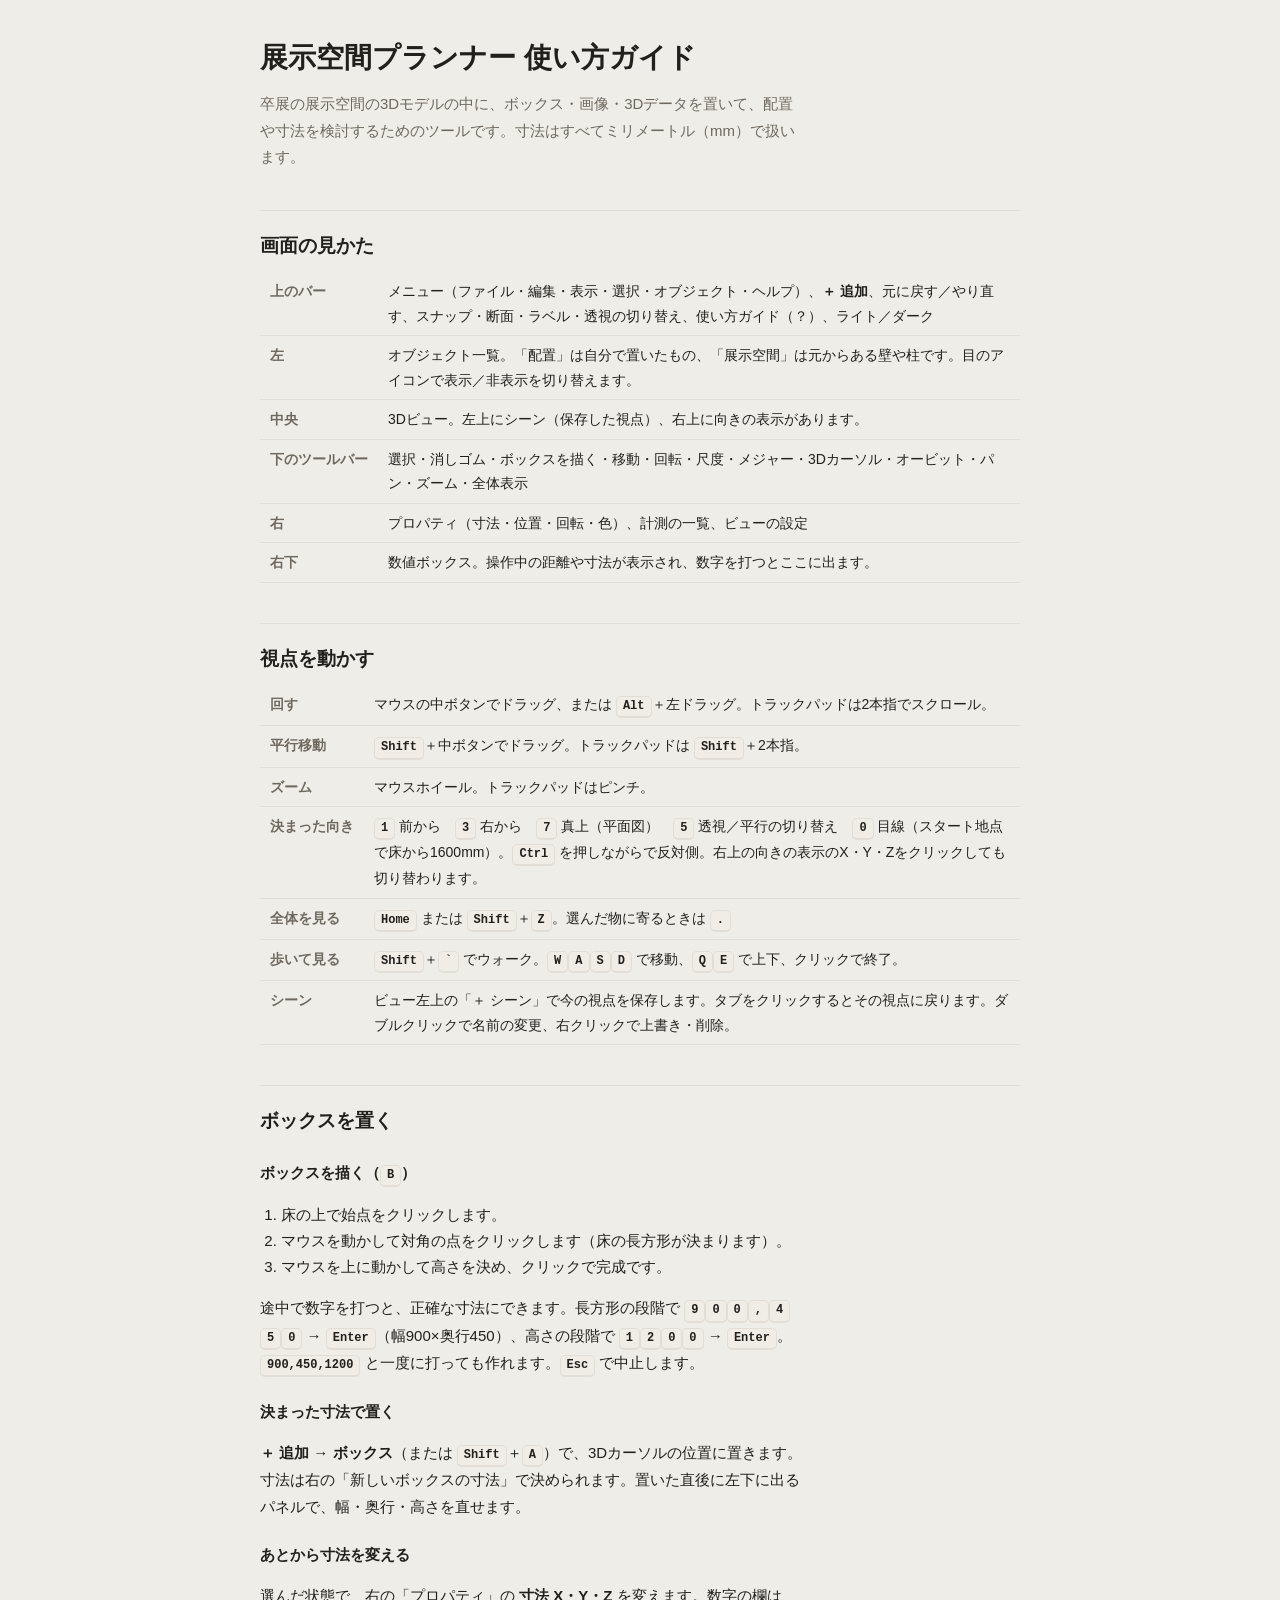
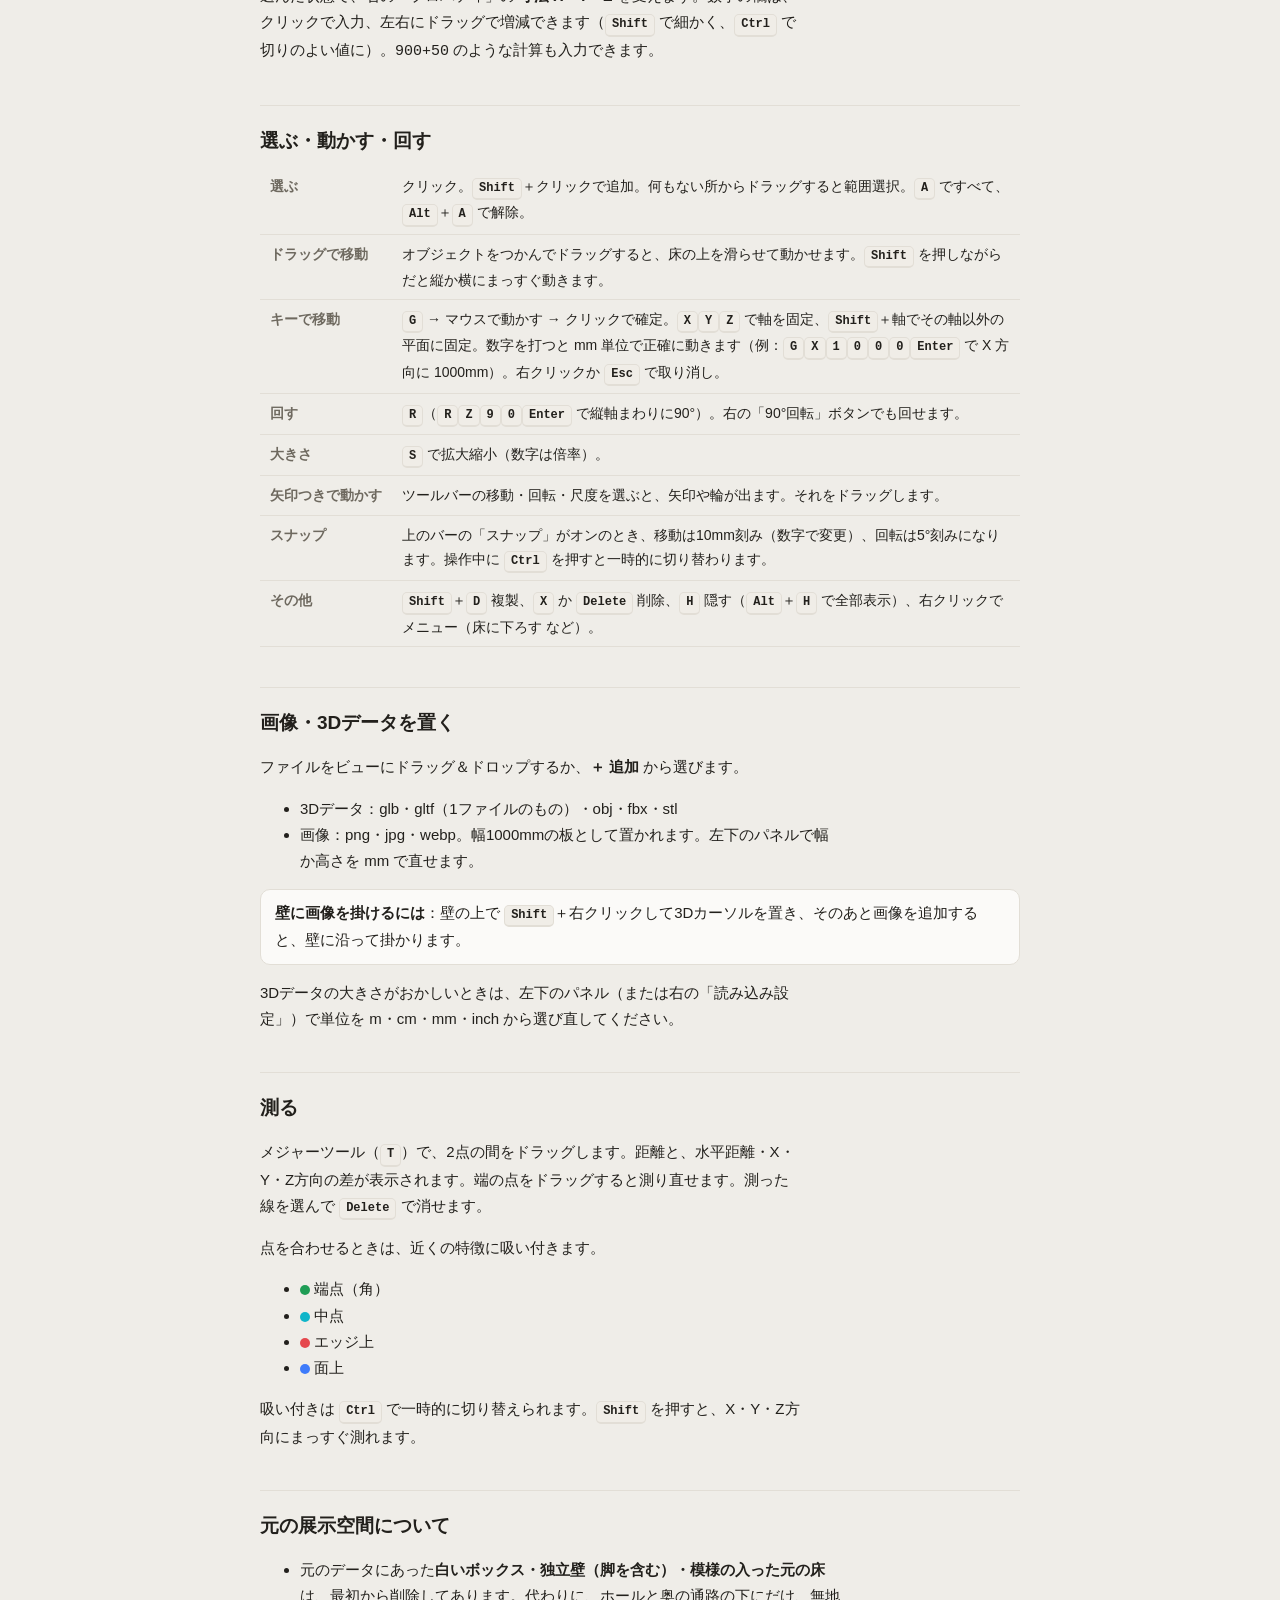
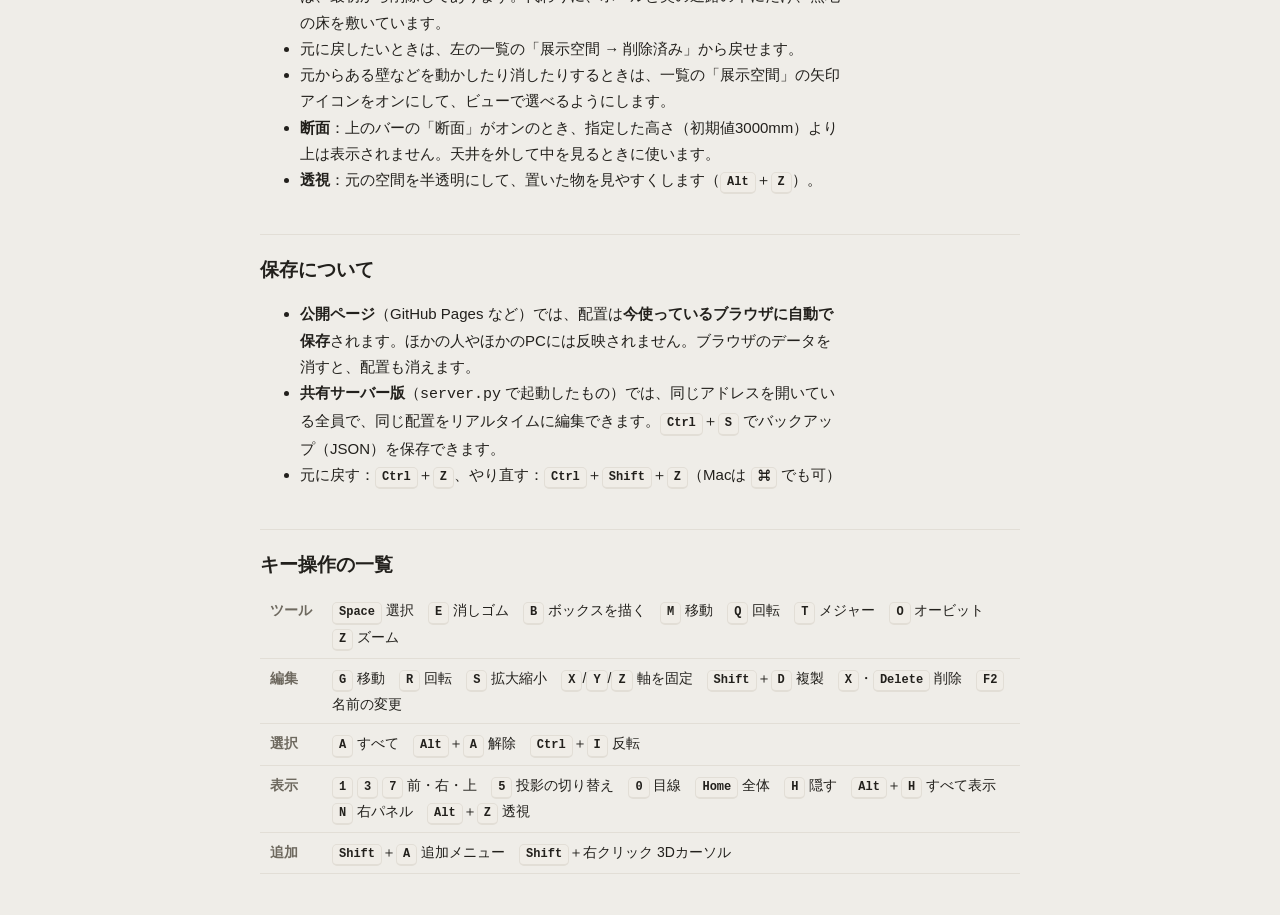
==== manual.html @ 85cf5b3f "Update: clean floor, drag to move, user guide" ====
<!doctype html>
<html lang="ja">
<head>
<meta charset="utf-8">
<meta name="viewport" content="width=device-width, initial-scale=1">
<title>展示空間プランナー 使い方ガイド</title>
<style>
  /* light paper page; dark tokens follow the system or an explicit data-theme */
  :root { --bg: #efede8; --paper: #fbfaf8; --line: #e2ded6; --text: #22201c; --muted: #6e695f; --accent: #5b5bd6; --key: #f0ede7; }
  @media (prefers-color-scheme: dark) { :root:not([data-theme="light"]) { --bg: #17181b; --paper: #1f2124; --line: #303338; --text: #ececee; --muted: #9a9ea6; --accent: #a5a6ff; --key: #2b2e33; color-scheme: dark; } }
  :root[data-theme="dark"] { --bg: #17181b; --paper: #1f2124; --line: #303338; --text: #ececee; --muted: #9a9ea6; --accent: #a5a6ff; --key: #2b2e33; color-scheme: dark; }
  body { margin: 0; background: var(--bg); color: var(--text); font: 15px/1.75 -apple-system, BlinkMacSystemFont, "Hiragino Sans", "Noto Sans JP", sans-serif;
    padding-left: max(16px, env(safe-area-inset-left, 0px)); padding-right: max(16px, env(safe-area-inset-right, 0px)); }
  main { max-width: 760px; margin: 0 auto; padding-block: 40px 80px; }
  .manual h1 { font-size: 28px; line-height: 1.3; margin: 0 0 8px; text-wrap: balance; }
  .manual h2 { font-size: 19px; margin: 40px 0 10px; padding-top: 18px; border-top: 1px solid var(--line); text-wrap: balance; }
  .manual h3 { font-size: 15px; margin: 22px 0 6px; }
  .manual p, .manual li { max-width: 65ch; }
  .manual .lead { color: var(--muted); }
  .manual kbd { display: inline-block; padding: 0 6px; border: 1px solid var(--line); border-bottom-width: 2px; border-radius: 5px; background: var(--key); font: 600 12px/1.6 ui-monospace, SFMono-Regular, Menlo, monospace; white-space: nowrap; }
  .manual table { width: 100%; border-collapse: collapse; font-size: 14px; }
  .manual th, .manual td { text-align: left; padding: 7px 10px; border-bottom: 1px solid var(--line); vertical-align: top; }
  .manual th { color: var(--muted); font-weight: 600; white-space: nowrap; }
  .manual .tablewrap { overflow-x: auto; }
  .manual .steps { padding-left: 1.4em; }
  .manual .note { background: var(--paper); border: 1px solid var(--line); border-radius: 10px; padding: 10px 14px; margin: 12px 0; }
  .manual .chip { display: inline-block; width: 10px; height: 10px; border-radius: 50%; vertical-align: middle; margin-right: 4px; }
  .manual a { color: var(--accent); }
</style>
</head>
<body>
<main class="manual">
<h1>展示空間プランナー 使い方ガイド</h1>
<p class="lead">卒展の展示空間の3Dモデルの中に、ボックス・画像・3Dデータを置いて、配置や寸法を検討するためのツールです。寸法はすべてミリメートル（mm）で扱います。</p>

<h2>画面の見かた</h2>
<table>
  <tr><th>上のバー</th><td>メニュー（ファイル・編集・表示・選択・オブジェクト・ヘルプ）、<b>＋ 追加</b>、元に戻す／やり直す、スナップ・断面・ラベル・透視の切り替え、使い方ガイド（？）、ライト／ダーク</td></tr>
  <tr><th>左</th><td>オブジェクト一覧。「配置」は自分で置いたもの、「展示空間」は元からある壁や柱です。目のアイコンで表示／非表示を切り替えます。</td></tr>
  <tr><th>中央</th><td>3Dビュー。左上にシーン（保存した視点）、右上に向きの表示があります。</td></tr>
  <tr><th>下のツールバー</th><td>選択・消しゴム・ボックスを描く・移動・回転・尺度・メジャー・3Dカーソル・オービット・パン・ズーム・全体表示</td></tr>
  <tr><th>右</th><td>プロパティ（寸法・位置・回転・色）、計測の一覧、ビューの設定</td></tr>
  <tr><th>右下</th><td>数値ボックス。操作中の距離や寸法が表示され、数字を打つとここに出ます。</td></tr>
</table>

<h2>視点を動かす</h2>
<table>
  <tr><th>回す</th><td>マウスの中ボタンでドラッグ、または <kbd>Alt</kbd>＋左ドラッグ。トラックパッドは2本指でスクロール。</td></tr>
  <tr><th>平行移動</th><td><kbd>Shift</kbd>＋中ボタンでドラッグ。トラックパッドは <kbd>Shift</kbd>＋2本指。</td></tr>
  <tr><th>ズーム</th><td>マウスホイール。トラックパッドはピンチ。</td></tr>
  <tr><th>決まった向き</th><td><kbd>1</kbd> 前から　<kbd>3</kbd> 右から　<kbd>7</kbd> 真上（平面図）　<kbd>5</kbd> 透視／平行の切り替え　<kbd>0</kbd> 目線（スタート地点で床から1600mm）。<kbd>Ctrl</kbd> を押しながらで反対側。右上の向きの表示のX・Y・Zをクリックしても切り替わります。</td></tr>
  <tr><th>全体を見る</th><td><kbd>Home</kbd> または <kbd>Shift</kbd>＋<kbd>Z</kbd>。選んだ物に寄るときは <kbd>.</kbd></td></tr>
  <tr><th>歩いて見る</th><td><kbd>Shift</kbd>＋<kbd>`</kbd> でウォーク。<kbd>W</kbd><kbd>A</kbd><kbd>S</kbd><kbd>D</kbd> で移動、<kbd>Q</kbd><kbd>E</kbd> で上下、クリックで終了。</td></tr>
  <tr><th>シーン</th><td>ビュー左上の「＋ シーン」で今の視点を保存します。タブをクリックするとその視点に戻ります。ダブルクリックで名前の変更、右クリックで上書き・削除。</td></tr>
</table>

<h2>ボックスを置く</h2>
<h3>ボックスを描く（<kbd>B</kbd>）</h3>
<ol class="steps">
  <li>床の上で始点をクリックします。</li>
  <li>マウスを動かして対角の点をクリックします（床の長方形が決まります）。</li>
  <li>マウスを上に動かして高さを決め、クリックで完成です。</li>
</ol>
<p>途中で数字を打つと、正確な寸法にできます。長方形の段階で <kbd>9</kbd><kbd>0</kbd><kbd>0</kbd><kbd>,</kbd><kbd>4</kbd><kbd>5</kbd><kbd>0</kbd> → <kbd>Enter</kbd>（幅900×奥行450）、高さの段階で <kbd>1</kbd><kbd>2</kbd><kbd>0</kbd><kbd>0</kbd> → <kbd>Enter</kbd>。<kbd>900,450,1200</kbd> と一度に打っても作れます。<kbd>Esc</kbd> で中止します。</p>
<h3>決まった寸法で置く</h3>
<p><b>＋ 追加 → ボックス</b>（または <kbd>Shift</kbd>＋<kbd>A</kbd>）で、3Dカーソルの位置に置きます。寸法は右の「新しいボックスの寸法」で決められます。置いた直後に左下に出るパネルで、幅・奥行・高さを直せます。</p>
<h3>あとから寸法を変える</h3>
<p>選んだ状態で、右の「プロパティ」の <b>寸法 X・Y・Z</b> を変えます。数字の欄は、クリックで入力、左右にドラッグで増減できます（<kbd>Shift</kbd> で細かく、<kbd>Ctrl</kbd> で切りのよい値に）。<code>900+50</code> のような計算も入力できます。</p>

<h2>選ぶ・動かす・回す</h2>
<table>
  <tr><th>選ぶ</th><td>クリック。<kbd>Shift</kbd>＋クリックで追加。何もない所からドラッグすると範囲選択。<kbd>A</kbd> ですべて、<kbd>Alt</kbd>＋<kbd>A</kbd> で解除。</td></tr>
  <tr><th>ドラッグで移動</th><td>オブジェクトをつかんでドラッグすると、床の上を滑らせて動かせます。<kbd>Shift</kbd> を押しながらだと縦か横にまっすぐ動きます。</td></tr>
  <tr><th>キーで移動</th><td><kbd>G</kbd> → マウスで動かす → クリックで確定。<kbd>X</kbd><kbd>Y</kbd><kbd>Z</kbd> で軸を固定、<kbd>Shift</kbd>＋軸でその軸以外の平面に固定。数字を打つと mm 単位で正確に動きます（例：<kbd>G</kbd><kbd>X</kbd><kbd>1</kbd><kbd>0</kbd><kbd>0</kbd><kbd>0</kbd><kbd>Enter</kbd> で X 方向に 1000mm）。右クリックか <kbd>Esc</kbd> で取り消し。</td></tr>
  <tr><th>回す</th><td><kbd>R</kbd>（<kbd>R</kbd><kbd>Z</kbd><kbd>9</kbd><kbd>0</kbd><kbd>Enter</kbd> で縦軸まわりに90°）。右の「90°回転」ボタンでも回せます。</td></tr>
  <tr><th>大きさ</th><td><kbd>S</kbd> で拡大縮小（数字は倍率）。</td></tr>
  <tr><th>矢印つきで動かす</th><td>ツールバーの移動・回転・尺度を選ぶと、矢印や輪が出ます。それをドラッグします。</td></tr>
  <tr><th>スナップ</th><td>上のバーの「スナップ」がオンのとき、移動は10mm刻み（数字で変更）、回転は5°刻みになります。操作中に <kbd>Ctrl</kbd> を押すと一時的に切り替わります。</td></tr>
  <tr><th>その他</th><td><kbd>Shift</kbd>＋<kbd>D</kbd> 複製、<kbd>X</kbd> か <kbd>Delete</kbd> 削除、<kbd>H</kbd> 隠す（<kbd>Alt</kbd>＋<kbd>H</kbd> で全部表示）、右クリックでメニュー（床に下ろす など）。</td></tr>
</table>

<h2>画像・3Dデータを置く</h2>
<p>ファイルをビューにドラッグ＆ドロップするか、<b>＋ 追加</b> から選びます。</p>
<ul>
  <li>3Dデータ：glb・gltf（1ファイルのもの）・obj・fbx・stl</li>
  <li>画像：png・jpg・webp。幅1000mmの板として置かれます。左下のパネルで幅か高さを mm で直せます。</li>
</ul>
<div class="note"><b>壁に画像を掛けるには</b>：壁の上で <kbd>Shift</kbd>＋右クリックして3Dカーソルを置き、そのあと画像を追加すると、壁に沿って掛かります。</div>
<p>3Dデータの大きさがおかしいときは、左下のパネル（または右の「読み込み設定」）で単位を m・cm・mm・inch から選び直してください。</p>

<h2>測る</h2>
<p>メジャーツール（<kbd>T</kbd>）で、2点の間をドラッグします。距離と、水平距離・X・Y・Z方向の差が表示されます。端の点をドラッグすると測り直せます。測った線を選んで <kbd>Delete</kbd> で消せます。</p>
<p>点を合わせるときは、近くの特徴に吸い付きます。</p>
<ul>
  <li><span class="chip" style="background:#1f9d55"></span>端点（角）</li>
  <li><span class="chip" style="background:#0fb5c9"></span>中点</li>
  <li><span class="chip" style="background:#e5484d"></span>エッジ上</li>
  <li><span class="chip" style="background:#3e7bfa"></span>面上</li>
</ul>
<p>吸い付きは <kbd>Ctrl</kbd> で一時的に切り替えられます。<kbd>Shift</kbd> を押すと、X・Y・Z方向にまっすぐ測れます。</p>

<h2>元の展示空間について</h2>
<ul>
  <li>元のデータにあった<b>白いボックス・独立壁（脚を含む）・模様の入った元の床</b>は、最初から削除してあります。代わりに、ホールと奥の通路の下にだけ、無地の床を敷いています。</li>
  <li>元に戻したいときは、左の一覧の「展示空間 → 削除済み」から戻せます。</li>
  <li>元からある壁などを動かしたり消したりするときは、一覧の「展示空間」の矢印アイコンをオンにして、ビューで選べるようにします。</li>
  <li><b>断面</b>：上のバーの「断面」がオンのとき、指定した高さ（初期値3000mm）より上は表示されません。天井を外して中を見るときに使います。</li>
  <li><b>透視</b>：元の空間を半透明にして、置いた物を見やすくします（<kbd>Alt</kbd>＋<kbd>Z</kbd>）。</li>
</ul>

<h2>保存について</h2>
<ul>
  <li><b>公開ページ</b>（GitHub Pages など）では、配置は<b>今使っているブラウザに自動で保存</b>されます。ほかの人やほかのPCには反映されません。ブラウザのデータを消すと、配置も消えます。</li>
  <li><b>共有サーバー版</b>（<code>server.py</code> で起動したもの）では、同じアドレスを開いている全員で、同じ配置をリアルタイムに編集できます。<kbd>Ctrl</kbd>＋<kbd>S</kbd> でバックアップ（JSON）を保存できます。</li>
  <li>元に戻す：<kbd>Ctrl</kbd>＋<kbd>Z</kbd>、やり直す：<kbd>Ctrl</kbd>＋<kbd>Shift</kbd>＋<kbd>Z</kbd>（Macは <kbd>⌘</kbd> でも可）</li>
</ul>

<h2>キー操作の一覧</h2>
<div class="tablewrap">
<table>
  <tr><th>ツール</th><td><kbd>Space</kbd> 選択　<kbd>E</kbd> 消しゴム　<kbd>B</kbd> ボックスを描く　<kbd>M</kbd> 移動　<kbd>Q</kbd> 回転　<kbd>T</kbd> メジャー　<kbd>O</kbd> オービット　<kbd>Z</kbd> ズーム</td></tr>
  <tr><th>編集</th><td><kbd>G</kbd> 移動　<kbd>R</kbd> 回転　<kbd>S</kbd> 拡大縮小　<kbd>X</kbd>/<kbd>Y</kbd>/<kbd>Z</kbd> 軸を固定　<kbd>Shift</kbd>＋<kbd>D</kbd> 複製　<kbd>X</kbd>・<kbd>Delete</kbd> 削除　<kbd>F2</kbd> 名前の変更</td></tr>
  <tr><th>選択</th><td><kbd>A</kbd> すべて　<kbd>Alt</kbd>＋<kbd>A</kbd> 解除　<kbd>Ctrl</kbd>＋<kbd>I</kbd> 反転</td></tr>
  <tr><th>表示</th><td><kbd>1</kbd> <kbd>3</kbd> <kbd>7</kbd> 前・右・上　<kbd>5</kbd> 投影の切り替え　<kbd>0</kbd> 目線　<kbd>Home</kbd> 全体　<kbd>H</kbd> 隠す　<kbd>Alt</kbd>＋<kbd>H</kbd> すべて表示　<kbd>N</kbd> 右パネル　<kbd>Alt</kbd>＋<kbd>Z</kbd> 透視</td></tr>
  <tr><th>追加</th><td><kbd>Shift</kbd>＋<kbd>A</kbd> 追加メニュー　<kbd>Shift</kbd>＋右クリック 3Dカーソル</td></tr>
</table>
</div>
</main>
</body>
</html>
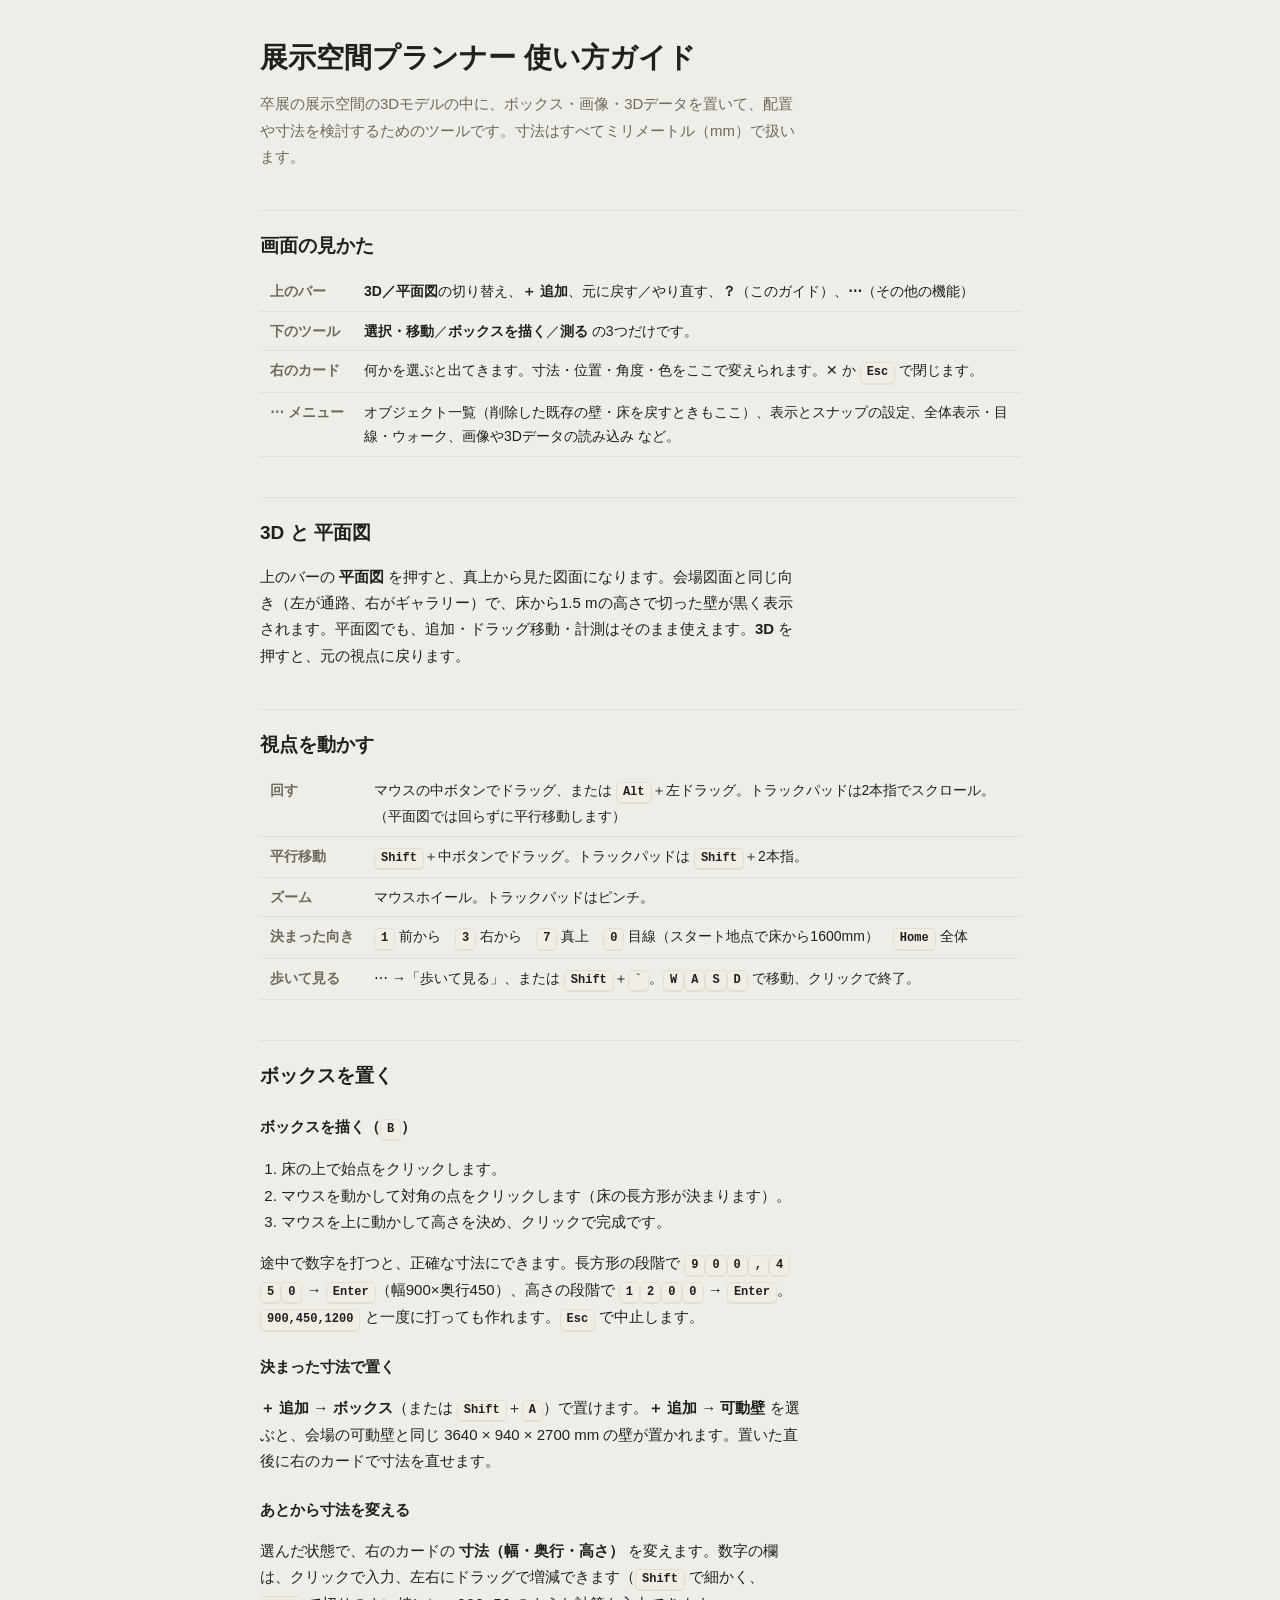
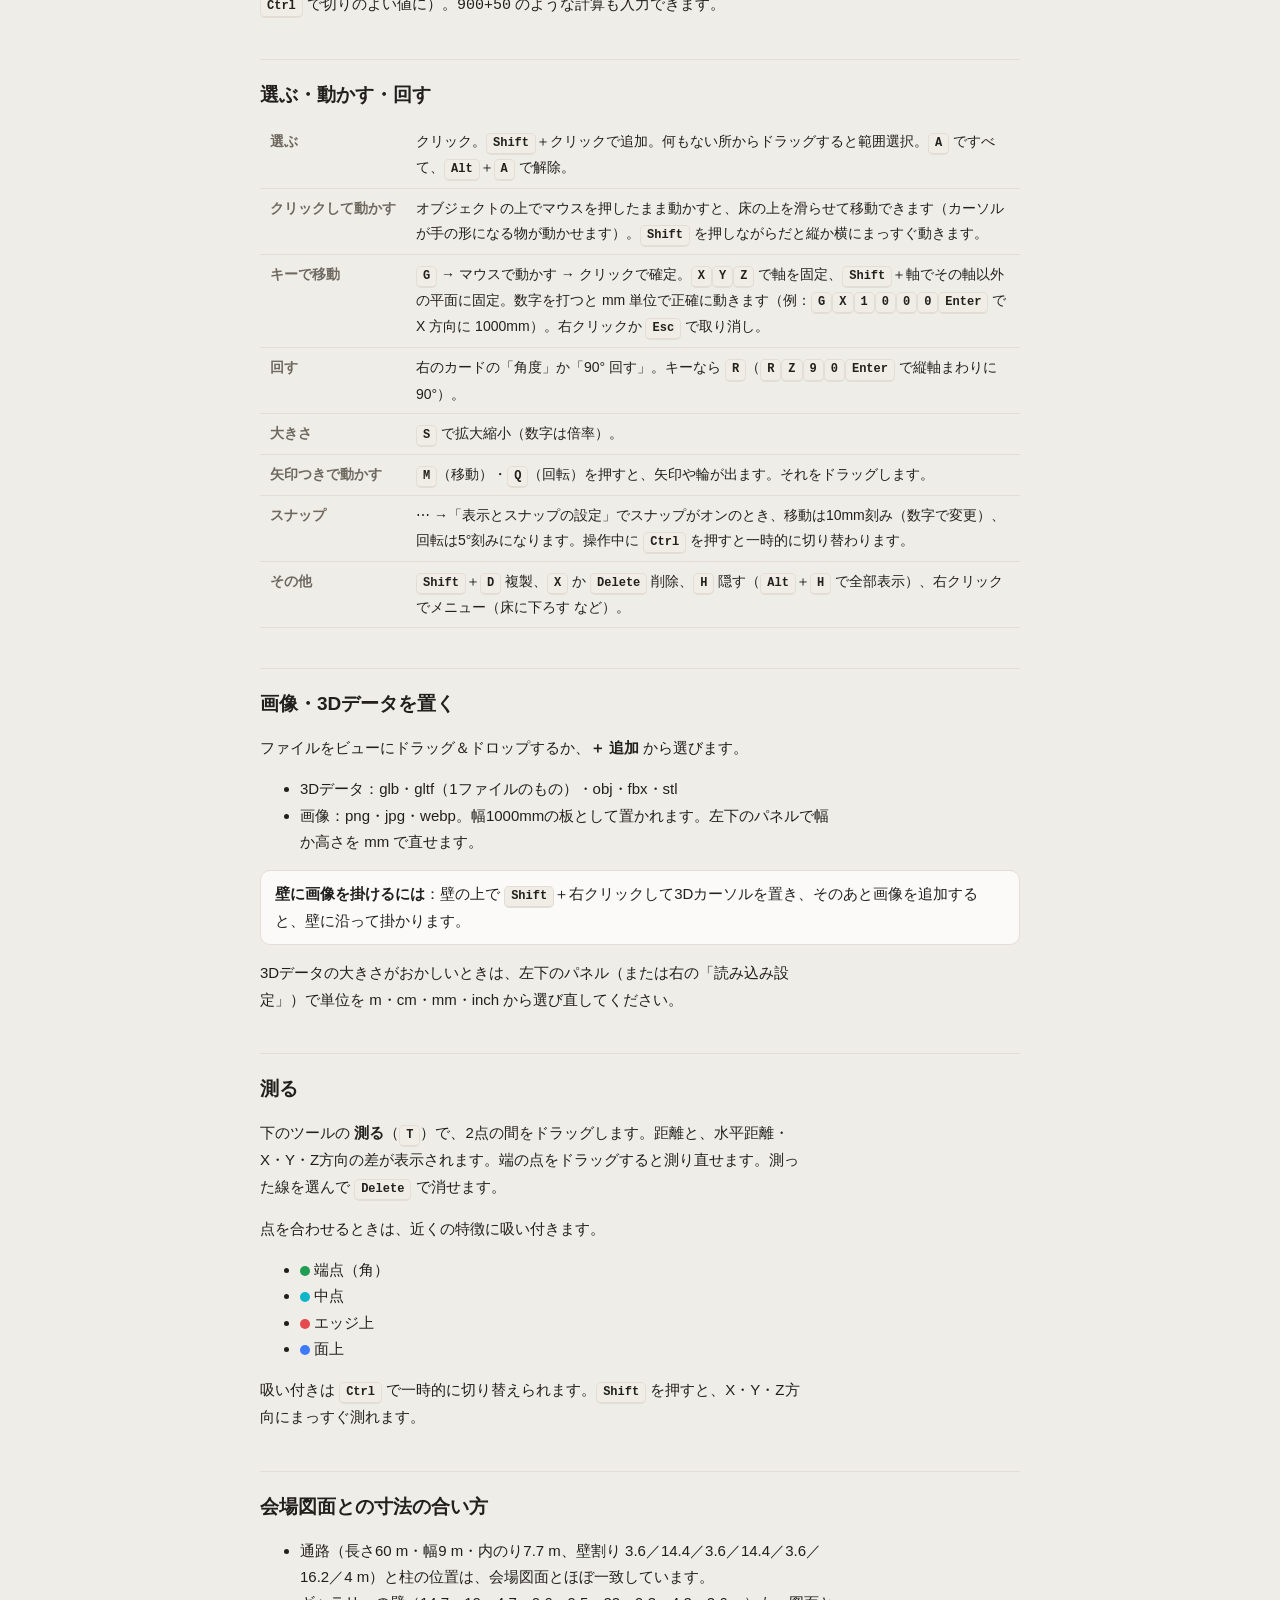
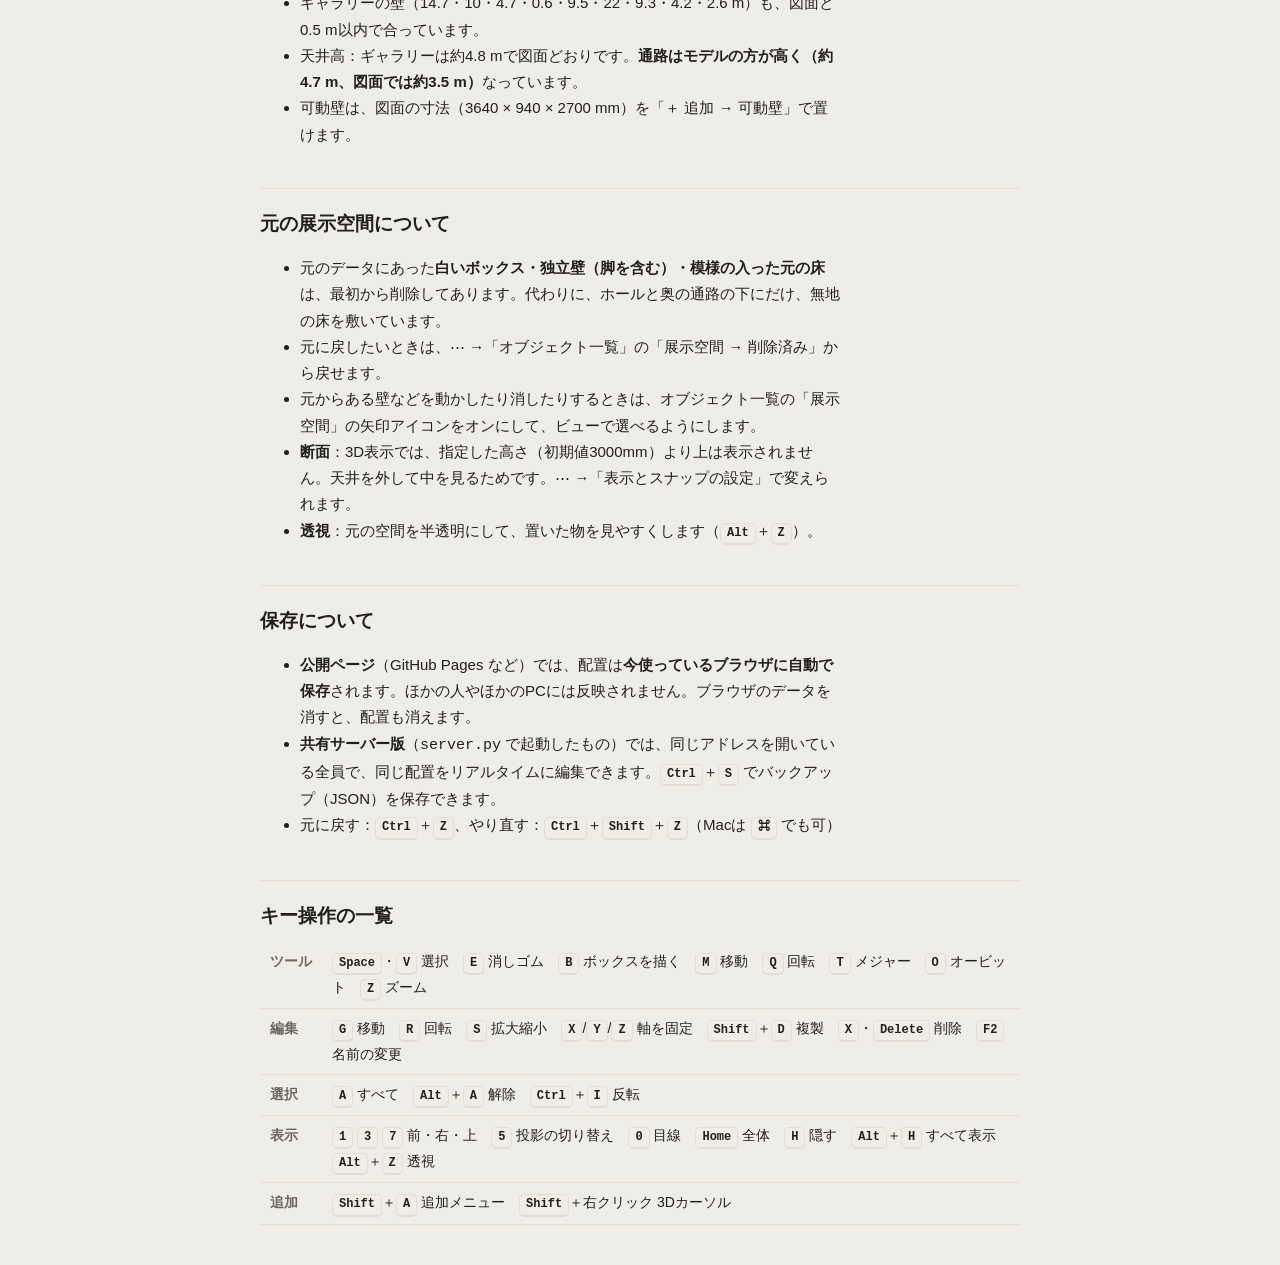
==== commit 6823d835: "Update: minimal layout, plan view, movable wall" ====
--- a/manual.html
+++ b/manual.html
@@ -35,23 +35,22 @@
 
 <h2>画面の見かた</h2>
 <table>
-  <tr><th>上のバー</th><td>メニュー（ファイル・編集・表示・選択・オブジェクト・ヘルプ）、<b>＋ 追加</b>、元に戻す／やり直す、スナップ・断面・ラベル・透視の切り替え、使い方ガイド（？）、ライト／ダーク</td></tr>
-  <tr><th>左</th><td>オブジェクト一覧。「配置」は自分で置いたもの、「展示空間」は元からある壁や柱です。目のアイコンで表示／非表示を切り替えます。</td></tr>
-  <tr><th>中央</th><td>3Dビュー。左上にシーン（保存した視点）、右上に向きの表示があります。</td></tr>
-  <tr><th>下のツールバー</th><td>選択・消しゴム・ボックスを描く・移動・回転・尺度・メジャー・3Dカーソル・オービット・パン・ズーム・全体表示</td></tr>
-  <tr><th>右</th><td>プロパティ（寸法・位置・回転・色）、計測の一覧、ビューの設定</td></tr>
-  <tr><th>右下</th><td>数値ボックス。操作中の距離や寸法が表示され、数字を打つとここに出ます。</td></tr>
+  <tr><th>上のバー</th><td><b>3D／平面図</b>の切り替え、<b>＋ 追加</b>、元に戻す／やり直す、<b>？</b>（このガイド）、<b>⋯</b>（その他の機能）</td></tr>
+  <tr><th>下のツール</th><td><b>選択・移動</b>／<b>ボックスを描く</b>／<b>測る</b> の3つだけです。</td></tr>
+  <tr><th>右のカード</th><td>何かを選ぶと出てきます。寸法・位置・角度・色をここで変えられます。✕ か <kbd>Esc</kbd> で閉じます。</td></tr>
+  <tr><th>⋯ メニュー</th><td>オブジェクト一覧（削除した既存の壁・床を戻すときもここ）、表示とスナップの設定、全体表示・目線・ウォーク、画像や3Dデータの読み込み など。</td></tr>
 </table>
+
+<h2>3D と 平面図</h2>
+<p>上のバーの <b>平面図</b> を押すと、真上から見た図面になります。会場図面と同じ向き（左が通路、右がギャラリー）で、床から1.5 mの高さで切った壁が黒く表示されます。平面図でも、追加・ドラッグ移動・計測はそのまま使えます。<b>3D</b> を押すと、元の視点に戻ります。</p>
 
 <h2>視点を動かす</h2>
 <table>
-  <tr><th>回す</th><td>マウスの中ボタンでドラッグ、または <kbd>Alt</kbd>＋左ドラッグ。トラックパッドは2本指でスクロール。</td></tr>
+  <tr><th>回す</th><td>マウスの中ボタンでドラッグ、または <kbd>Alt</kbd>＋左ドラッグ。トラックパッドは2本指でスクロール。（平面図では回らずに平行移動します）</td></tr>
   <tr><th>平行移動</th><td><kbd>Shift</kbd>＋中ボタンでドラッグ。トラックパッドは <kbd>Shift</kbd>＋2本指。</td></tr>
   <tr><th>ズーム</th><td>マウスホイール。トラックパッドはピンチ。</td></tr>
-  <tr><th>決まった向き</th><td><kbd>1</kbd> 前から　<kbd>3</kbd> 右から　<kbd>7</kbd> 真上（平面図）　<kbd>5</kbd> 透視／平行の切り替え　<kbd>0</kbd> 目線（スタート地点で床から1600mm）。<kbd>Ctrl</kbd> を押しながらで反対側。右上の向きの表示のX・Y・Zをクリックしても切り替わります。</td></tr>
-  <tr><th>全体を見る</th><td><kbd>Home</kbd> または <kbd>Shift</kbd>＋<kbd>Z</kbd>。選んだ物に寄るときは <kbd>.</kbd></td></tr>
-  <tr><th>歩いて見る</th><td><kbd>Shift</kbd>＋<kbd>`</kbd> でウォーク。<kbd>W</kbd><kbd>A</kbd><kbd>S</kbd><kbd>D</kbd> で移動、<kbd>Q</kbd><kbd>E</kbd> で上下、クリックで終了。</td></tr>
-  <tr><th>シーン</th><td>ビュー左上の「＋ シーン」で今の視点を保存します。タブをクリックするとその視点に戻ります。ダブルクリックで名前の変更、右クリックで上書き・削除。</td></tr>
+  <tr><th>決まった向き</th><td><kbd>1</kbd> 前から　<kbd>3</kbd> 右から　<kbd>7</kbd> 真上　<kbd>0</kbd> 目線（スタート地点で床から1600mm）　<kbd>Home</kbd> 全体</td></tr>
+  <tr><th>歩いて見る</th><td>⋯ →「歩いて見る」、または <kbd>Shift</kbd>＋<kbd>`</kbd>。<kbd>W</kbd><kbd>A</kbd><kbd>S</kbd><kbd>D</kbd> で移動、クリックで終了。</td></tr>
 </table>
 
 <h2>ボックスを置く</h2>
@@ -63,19 +62,19 @@
 </ol>
 <p>途中で数字を打つと、正確な寸法にできます。長方形の段階で <kbd>9</kbd><kbd>0</kbd><kbd>0</kbd><kbd>,</kbd><kbd>4</kbd><kbd>5</kbd><kbd>0</kbd> → <kbd>Enter</kbd>（幅900×奥行450）、高さの段階で <kbd>1</kbd><kbd>2</kbd><kbd>0</kbd><kbd>0</kbd> → <kbd>Enter</kbd>。<kbd>900,450,1200</kbd> と一度に打っても作れます。<kbd>Esc</kbd> で中止します。</p>
 <h3>決まった寸法で置く</h3>
-<p><b>＋ 追加 → ボックス</b>（または <kbd>Shift</kbd>＋<kbd>A</kbd>）で、3Dカーソルの位置に置きます。寸法は右の「新しいボックスの寸法」で決められます。置いた直後に左下に出るパネルで、幅・奥行・高さを直せます。</p>
+<p><b>＋ 追加 → ボックス</b>（または <kbd>Shift</kbd>＋<kbd>A</kbd>）で置けます。<b>＋ 追加 → 可動壁</b> を選ぶと、会場の可動壁と同じ 3640 × 940 × 2700 mm の壁が置かれます。置いた直後に右のカードで寸法を直せます。</p>
 <h3>あとから寸法を変える</h3>
-<p>選んだ状態で、右の「プロパティ」の <b>寸法 X・Y・Z</b> を変えます。数字の欄は、クリックで入力、左右にドラッグで増減できます（<kbd>Shift</kbd> で細かく、<kbd>Ctrl</kbd> で切りのよい値に）。<code>900+50</code> のような計算も入力できます。</p>
+<p>選んだ状態で、右のカードの <b>寸法（幅・奥行・高さ）</b> を変えます。数字の欄は、クリックで入力、左右にドラッグで増減できます（<kbd>Shift</kbd> で細かく、<kbd>Ctrl</kbd> で切りのよい値に）。<code>900+50</code> のような計算も入力できます。</p>
 
 <h2>選ぶ・動かす・回す</h2>
 <table>
   <tr><th>選ぶ</th><td>クリック。<kbd>Shift</kbd>＋クリックで追加。何もない所からドラッグすると範囲選択。<kbd>A</kbd> ですべて、<kbd>Alt</kbd>＋<kbd>A</kbd> で解除。</td></tr>
-  <tr><th>ドラッグで移動</th><td>オブジェクトをつかんでドラッグすると、床の上を滑らせて動かせます。<kbd>Shift</kbd> を押しながらだと縦か横にまっすぐ動きます。</td></tr>
+  <tr><th>クリックして動かす</th><td>オブジェクトの上でマウスを押したまま動かすと、床の上を滑らせて移動できます（カーソルが手の形になる物が動かせます）。<kbd>Shift</kbd> を押しながらだと縦か横にまっすぐ動きます。</td></tr>
   <tr><th>キーで移動</th><td><kbd>G</kbd> → マウスで動かす → クリックで確定。<kbd>X</kbd><kbd>Y</kbd><kbd>Z</kbd> で軸を固定、<kbd>Shift</kbd>＋軸でその軸以外の平面に固定。数字を打つと mm 単位で正確に動きます（例：<kbd>G</kbd><kbd>X</kbd><kbd>1</kbd><kbd>0</kbd><kbd>0</kbd><kbd>0</kbd><kbd>Enter</kbd> で X 方向に 1000mm）。右クリックか <kbd>Esc</kbd> で取り消し。</td></tr>
-  <tr><th>回す</th><td><kbd>R</kbd>（<kbd>R</kbd><kbd>Z</kbd><kbd>9</kbd><kbd>0</kbd><kbd>Enter</kbd> で縦軸まわりに90°）。右の「90°回転」ボタンでも回せます。</td></tr>
+  <tr><th>回す</th><td>右のカードの「角度」か「90° 回す」。キーなら <kbd>R</kbd>（<kbd>R</kbd><kbd>Z</kbd><kbd>9</kbd><kbd>0</kbd><kbd>Enter</kbd> で縦軸まわりに90°）。</td></tr>
   <tr><th>大きさ</th><td><kbd>S</kbd> で拡大縮小（数字は倍率）。</td></tr>
-  <tr><th>矢印つきで動かす</th><td>ツールバーの移動・回転・尺度を選ぶと、矢印や輪が出ます。それをドラッグします。</td></tr>
-  <tr><th>スナップ</th><td>上のバーの「スナップ」がオンのとき、移動は10mm刻み（数字で変更）、回転は5°刻みになります。操作中に <kbd>Ctrl</kbd> を押すと一時的に切り替わります。</td></tr>
+  <tr><th>矢印つきで動かす</th><td><kbd>M</kbd>（移動）・<kbd>Q</kbd>（回転）を押すと、矢印や輪が出ます。それをドラッグします。</td></tr>
+  <tr><th>スナップ</th><td>⋯ →「表示とスナップの設定」でスナップがオンのとき、移動は10mm刻み（数字で変更）、回転は5°刻みになります。操作中に <kbd>Ctrl</kbd> を押すと一時的に切り替わります。</td></tr>
   <tr><th>その他</th><td><kbd>Shift</kbd>＋<kbd>D</kbd> 複製、<kbd>X</kbd> か <kbd>Delete</kbd> 削除、<kbd>H</kbd> 隠す（<kbd>Alt</kbd>＋<kbd>H</kbd> で全部表示）、右クリックでメニュー（床に下ろす など）。</td></tr>
 </table>
 
@@ -89,7 +88,7 @@
 <p>3Dデータの大きさがおかしいときは、左下のパネル（または右の「読み込み設定」）で単位を m・cm・mm・inch から選び直してください。</p>
 
 <h2>測る</h2>
-<p>メジャーツール（<kbd>T</kbd>）で、2点の間をドラッグします。距離と、水平距離・X・Y・Z方向の差が表示されます。端の点をドラッグすると測り直せます。測った線を選んで <kbd>Delete</kbd> で消せます。</p>
+<p>下のツールの <b>測る</b>（<kbd>T</kbd>）で、2点の間をドラッグします。距離と、水平距離・X・Y・Z方向の差が表示されます。端の点をドラッグすると測り直せます。測った線を選んで <kbd>Delete</kbd> で消せます。</p>
 <p>点を合わせるときは、近くの特徴に吸い付きます。</p>
 <ul>
   <li><span class="chip" style="background:#1f9d55"></span>端点（角）</li>
@@ -99,12 +98,20 @@
 </ul>
 <p>吸い付きは <kbd>Ctrl</kbd> で一時的に切り替えられます。<kbd>Shift</kbd> を押すと、X・Y・Z方向にまっすぐ測れます。</p>
 
+<h2>会場図面との寸法の合い方</h2>
+<ul>
+  <li>通路（長さ60 m・幅9 m・内のり7.7 m、壁割り 3.6／14.4／3.6／14.4／3.6／16.2／4 m）と柱の位置は、会場図面とほぼ一致しています。</li>
+  <li>ギャラリーの壁（14.7・10・4.7・0.6・9.5・22・9.3・4.2・2.6 m）も、図面と0.5 m以内で合っています。</li>
+  <li>天井高：ギャラリーは約4.8 mで図面どおりです。<b>通路はモデルの方が高く（約4.7 m、図面では約3.5 m）</b>なっています。</li>
+  <li>可動壁は、図面の寸法（3640 × 940 × 2700 mm）を「＋ 追加 → 可動壁」で置けます。</li>
+</ul>
+
 <h2>元の展示空間について</h2>
 <ul>
   <li>元のデータにあった<b>白いボックス・独立壁（脚を含む）・模様の入った元の床</b>は、最初から削除してあります。代わりに、ホールと奥の通路の下にだけ、無地の床を敷いています。</li>
-  <li>元に戻したいときは、左の一覧の「展示空間 → 削除済み」から戻せます。</li>
-  <li>元からある壁などを動かしたり消したりするときは、一覧の「展示空間」の矢印アイコンをオンにして、ビューで選べるようにします。</li>
-  <li><b>断面</b>：上のバーの「断面」がオンのとき、指定した高さ（初期値3000mm）より上は表示されません。天井を外して中を見るときに使います。</li>
+  <li>元に戻したいときは、⋯ →「オブジェクト一覧」の「展示空間 → 削除済み」から戻せます。</li>
+  <li>元からある壁などを動かしたり消したりするときは、オブジェクト一覧の「展示空間」の矢印アイコンをオンにして、ビューで選べるようにします。</li>
+  <li><b>断面</b>：3D表示では、指定した高さ（初期値3000mm）より上は表示されません。天井を外して中を見るためです。⋯ →「表示とスナップの設定」で変えられます。</li>
   <li><b>透視</b>：元の空間を半透明にして、置いた物を見やすくします（<kbd>Alt</kbd>＋<kbd>Z</kbd>）。</li>
 </ul>
 
@@ -118,10 +125,10 @@
 <h2>キー操作の一覧</h2>
 <div class="tablewrap">
 <table>
-  <tr><th>ツール</th><td><kbd>Space</kbd> 選択　<kbd>E</kbd> 消しゴム　<kbd>B</kbd> ボックスを描く　<kbd>M</kbd> 移動　<kbd>Q</kbd> 回転　<kbd>T</kbd> メジャー　<kbd>O</kbd> オービット　<kbd>Z</kbd> ズーム</td></tr>
+  <tr><th>ツール</th><td><kbd>Space</kbd>・<kbd>V</kbd> 選択　<kbd>E</kbd> 消しゴム　<kbd>B</kbd> ボックスを描く　<kbd>M</kbd> 移動　<kbd>Q</kbd> 回転　<kbd>T</kbd> メジャー　<kbd>O</kbd> オービット　<kbd>Z</kbd> ズーム</td></tr>
   <tr><th>編集</th><td><kbd>G</kbd> 移動　<kbd>R</kbd> 回転　<kbd>S</kbd> 拡大縮小　<kbd>X</kbd>/<kbd>Y</kbd>/<kbd>Z</kbd> 軸を固定　<kbd>Shift</kbd>＋<kbd>D</kbd> 複製　<kbd>X</kbd>・<kbd>Delete</kbd> 削除　<kbd>F2</kbd> 名前の変更</td></tr>
   <tr><th>選択</th><td><kbd>A</kbd> すべて　<kbd>Alt</kbd>＋<kbd>A</kbd> 解除　<kbd>Ctrl</kbd>＋<kbd>I</kbd> 反転</td></tr>
-  <tr><th>表示</th><td><kbd>1</kbd> <kbd>3</kbd> <kbd>7</kbd> 前・右・上　<kbd>5</kbd> 投影の切り替え　<kbd>0</kbd> 目線　<kbd>Home</kbd> 全体　<kbd>H</kbd> 隠す　<kbd>Alt</kbd>＋<kbd>H</kbd> すべて表示　<kbd>N</kbd> 右パネル　<kbd>Alt</kbd>＋<kbd>Z</kbd> 透視</td></tr>
+  <tr><th>表示</th><td><kbd>1</kbd> <kbd>3</kbd> <kbd>7</kbd> 前・右・上　<kbd>5</kbd> 投影の切り替え　<kbd>0</kbd> 目線　<kbd>Home</kbd> 全体　<kbd>H</kbd> 隠す　<kbd>Alt</kbd>＋<kbd>H</kbd> すべて表示　<kbd>Alt</kbd>＋<kbd>Z</kbd> 透視</td></tr>
   <tr><th>追加</th><td><kbd>Shift</kbd>＋<kbd>A</kbd> 追加メニュー　<kbd>Shift</kbd>＋右クリック 3Dカーソル</td></tr>
 </table>
 </div>
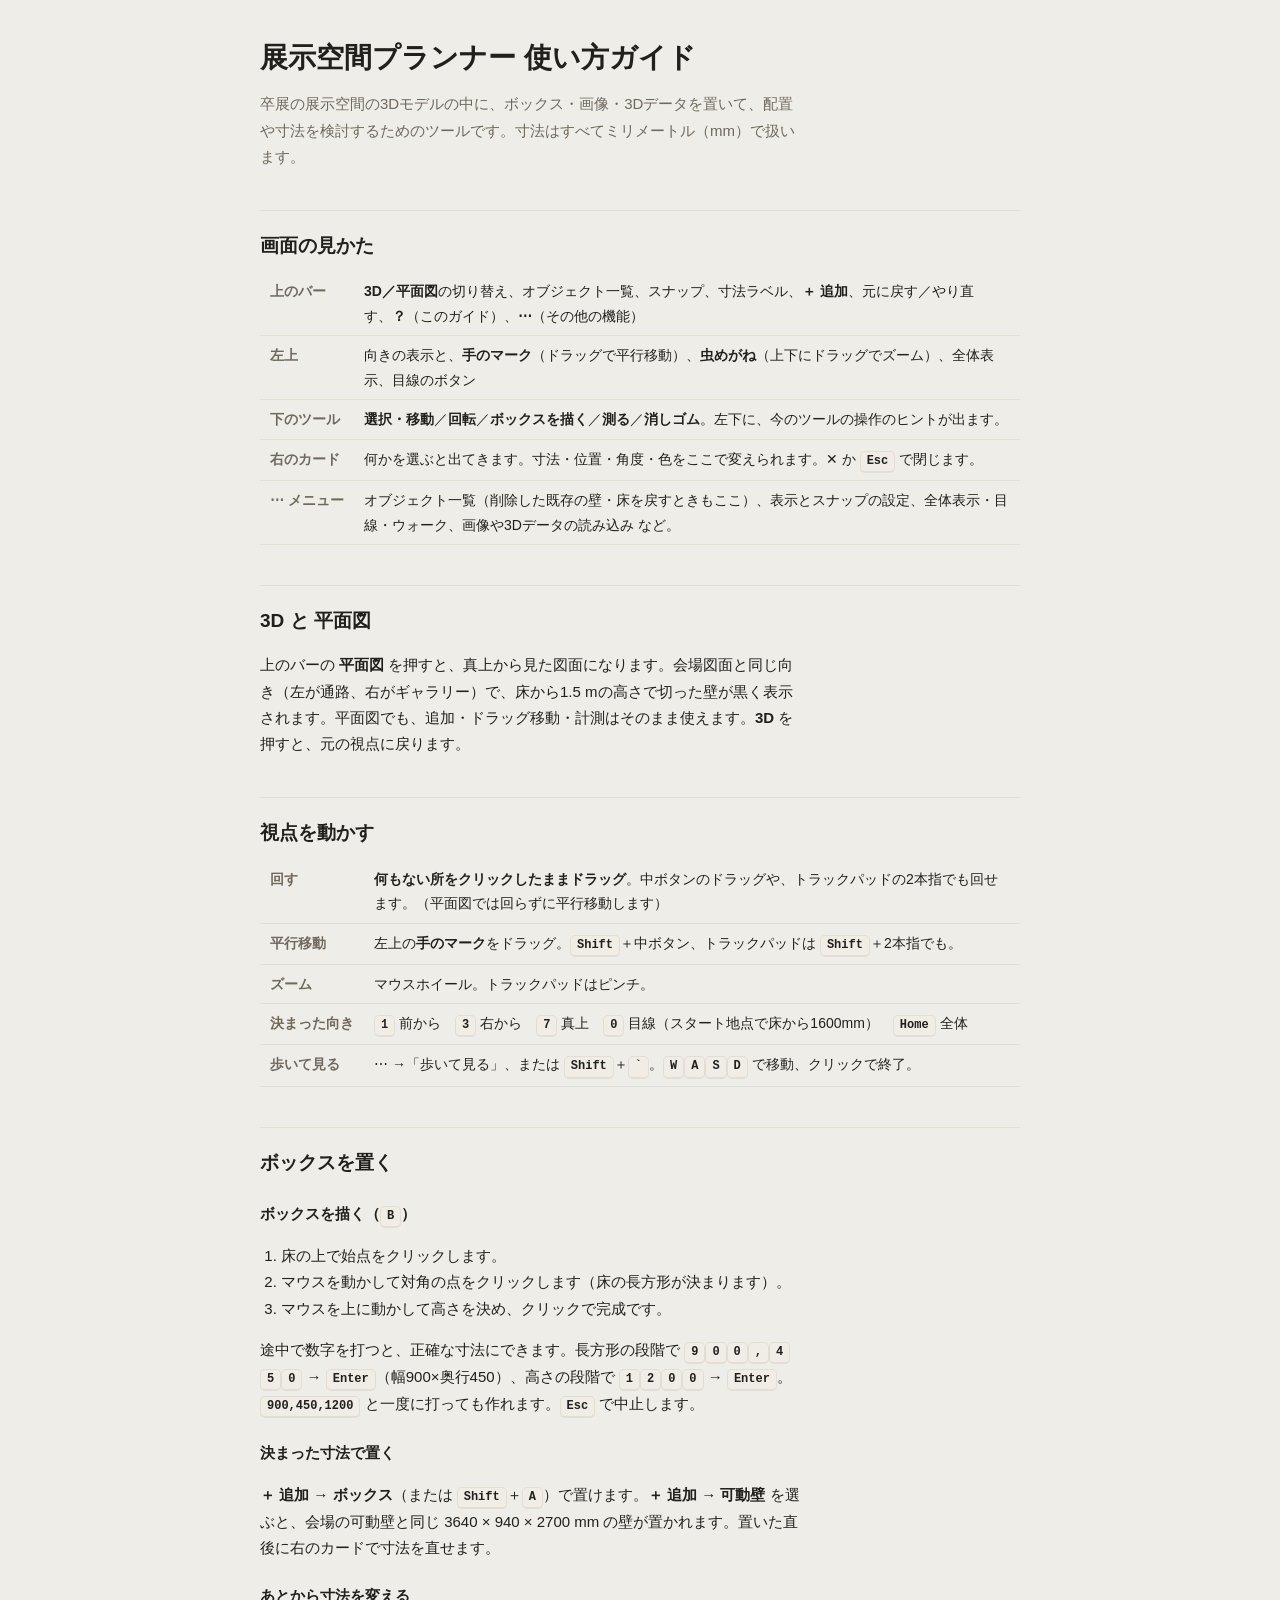
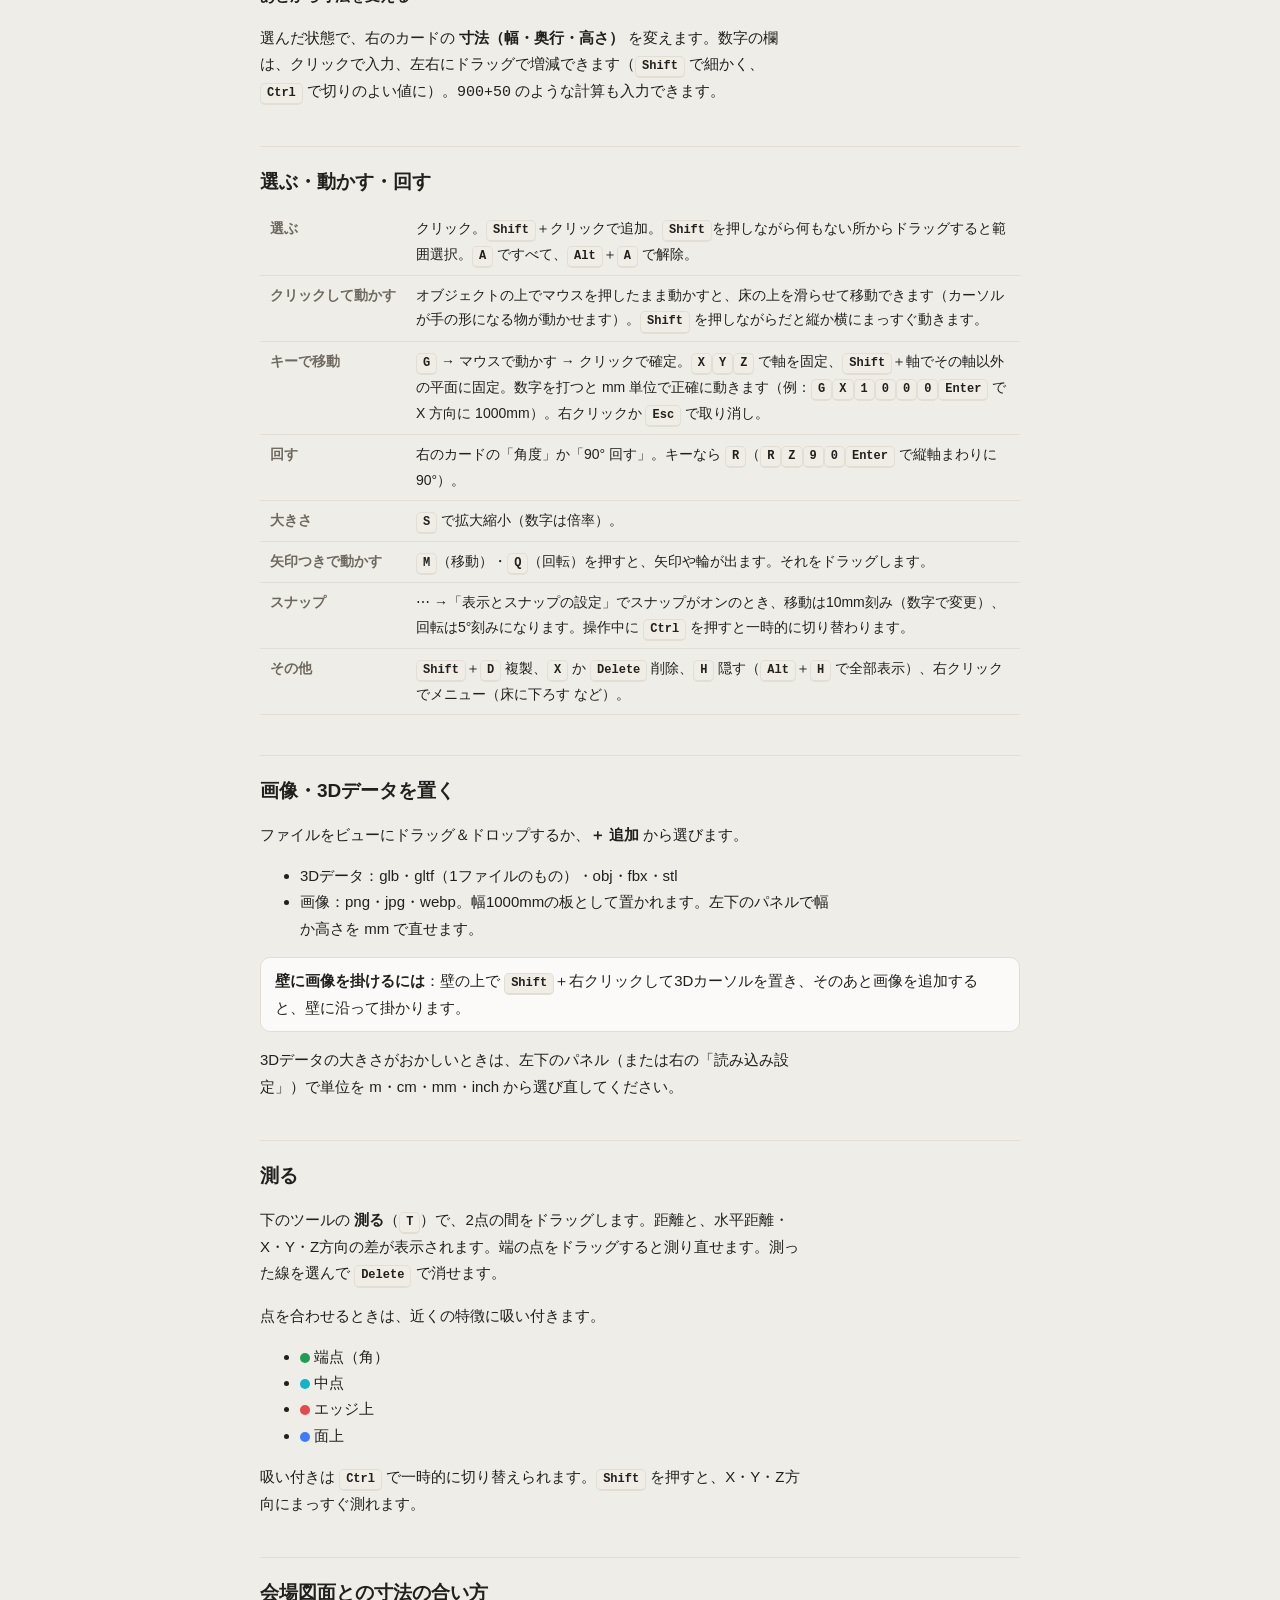
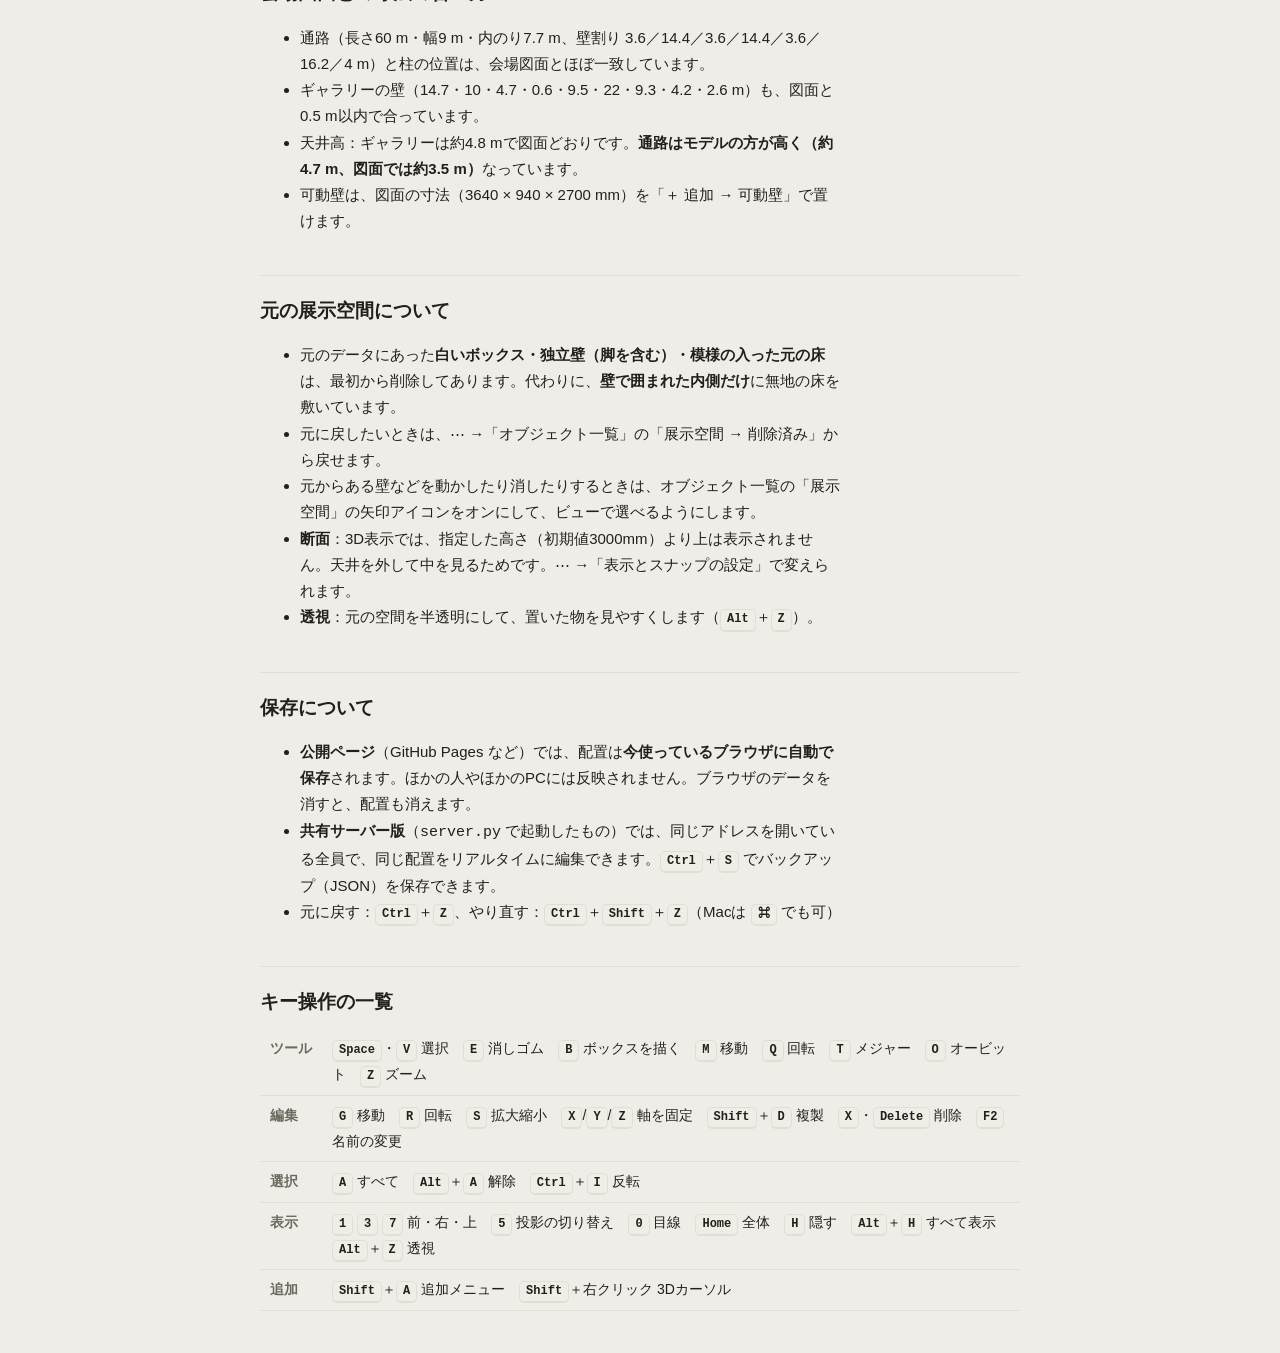
==== commit 93a57a7d: "Update: floor inside walls, view drag, nav buttons" ====
--- a/manual.html
+++ b/manual.html
@@ -35,8 +35,9 @@
 
 <h2>画面の見かた</h2>
 <table>
-  <tr><th>上のバー</th><td><b>3D／平面図</b>の切り替え、<b>＋ 追加</b>、元に戻す／やり直す、<b>？</b>（このガイド）、<b>⋯</b>（その他の機能）</td></tr>
-  <tr><th>下のツール</th><td><b>選択・移動</b>／<b>ボックスを描く</b>／<b>測る</b> の3つだけです。</td></tr>
+  <tr><th>上のバー</th><td><b>3D／平面図</b>の切り替え、オブジェクト一覧、スナップ、寸法ラベル、<b>＋ 追加</b>、元に戻す／やり直す、<b>？</b>（このガイド）、<b>⋯</b>（その他の機能）</td></tr>
+  <tr><th>左上</th><td>向きの表示と、<b>手のマーク</b>（ドラッグで平行移動）、<b>虫めがね</b>（上下にドラッグでズーム）、全体表示、目線のボタン</td></tr>
+  <tr><th>下のツール</th><td><b>選択・移動</b>／<b>回転</b>／<b>ボックスを描く</b>／<b>測る</b>／<b>消しゴム</b>。左下に、今のツールの操作のヒントが出ます。</td></tr>
   <tr><th>右のカード</th><td>何かを選ぶと出てきます。寸法・位置・角度・色をここで変えられます。✕ か <kbd>Esc</kbd> で閉じます。</td></tr>
   <tr><th>⋯ メニュー</th><td>オブジェクト一覧（削除した既存の壁・床を戻すときもここ）、表示とスナップの設定、全体表示・目線・ウォーク、画像や3Dデータの読み込み など。</td></tr>
 </table>
@@ -46,8 +47,8 @@
 
 <h2>視点を動かす</h2>
 <table>
-  <tr><th>回す</th><td>マウスの中ボタンでドラッグ、または <kbd>Alt</kbd>＋左ドラッグ。トラックパッドは2本指でスクロール。（平面図では回らずに平行移動します）</td></tr>
-  <tr><th>平行移動</th><td><kbd>Shift</kbd>＋中ボタンでドラッグ。トラックパッドは <kbd>Shift</kbd>＋2本指。</td></tr>
+  <tr><th>回す</th><td><b>何もない所をクリックしたままドラッグ</b>。中ボタンのドラッグや、トラックパッドの2本指でも回せます。（平面図では回らずに平行移動します）</td></tr>
+  <tr><th>平行移動</th><td>左上の<b>手のマーク</b>をドラッグ。<kbd>Shift</kbd>＋中ボタン、トラックパッドは <kbd>Shift</kbd>＋2本指でも。</td></tr>
   <tr><th>ズーム</th><td>マウスホイール。トラックパッドはピンチ。</td></tr>
   <tr><th>決まった向き</th><td><kbd>1</kbd> 前から　<kbd>3</kbd> 右から　<kbd>7</kbd> 真上　<kbd>0</kbd> 目線（スタート地点で床から1600mm）　<kbd>Home</kbd> 全体</td></tr>
   <tr><th>歩いて見る</th><td>⋯ →「歩いて見る」、または <kbd>Shift</kbd>＋<kbd>`</kbd>。<kbd>W</kbd><kbd>A</kbd><kbd>S</kbd><kbd>D</kbd> で移動、クリックで終了。</td></tr>
@@ -68,7 +69,7 @@
 
 <h2>選ぶ・動かす・回す</h2>
 <table>
-  <tr><th>選ぶ</th><td>クリック。<kbd>Shift</kbd>＋クリックで追加。何もない所からドラッグすると範囲選択。<kbd>A</kbd> ですべて、<kbd>Alt</kbd>＋<kbd>A</kbd> で解除。</td></tr>
+  <tr><th>選ぶ</th><td>クリック。<kbd>Shift</kbd>＋クリックで追加。<kbd>Shift</kbd>を押しながら何もない所からドラッグすると範囲選択。<kbd>A</kbd> ですべて、<kbd>Alt</kbd>＋<kbd>A</kbd> で解除。</td></tr>
   <tr><th>クリックして動かす</th><td>オブジェクトの上でマウスを押したまま動かすと、床の上を滑らせて移動できます（カーソルが手の形になる物が動かせます）。<kbd>Shift</kbd> を押しながらだと縦か横にまっすぐ動きます。</td></tr>
   <tr><th>キーで移動</th><td><kbd>G</kbd> → マウスで動かす → クリックで確定。<kbd>X</kbd><kbd>Y</kbd><kbd>Z</kbd> で軸を固定、<kbd>Shift</kbd>＋軸でその軸以外の平面に固定。数字を打つと mm 単位で正確に動きます（例：<kbd>G</kbd><kbd>X</kbd><kbd>1</kbd><kbd>0</kbd><kbd>0</kbd><kbd>0</kbd><kbd>Enter</kbd> で X 方向に 1000mm）。右クリックか <kbd>Esc</kbd> で取り消し。</td></tr>
   <tr><th>回す</th><td>右のカードの「角度」か「90° 回す」。キーなら <kbd>R</kbd>（<kbd>R</kbd><kbd>Z</kbd><kbd>9</kbd><kbd>0</kbd><kbd>Enter</kbd> で縦軸まわりに90°）。</td></tr>
@@ -108,7 +109,7 @@
 
 <h2>元の展示空間について</h2>
 <ul>
-  <li>元のデータにあった<b>白いボックス・独立壁（脚を含む）・模様の入った元の床</b>は、最初から削除してあります。代わりに、ホールと奥の通路の下にだけ、無地の床を敷いています。</li>
+  <li>元のデータにあった<b>白いボックス・独立壁（脚を含む）・模様の入った元の床</b>は、最初から削除してあります。代わりに、<b>壁で囲まれた内側だけ</b>に無地の床を敷いています。</li>
   <li>元に戻したいときは、⋯ →「オブジェクト一覧」の「展示空間 → 削除済み」から戻せます。</li>
   <li>元からある壁などを動かしたり消したりするときは、オブジェクト一覧の「展示空間」の矢印アイコンをオンにして、ビューで選べるようにします。</li>
   <li><b>断面</b>：3D表示では、指定した高さ（初期値3000mm）より上は表示されません。天井を外して中を見るためです。⋯ →「表示とスナップの設定」で変えられます。</li>
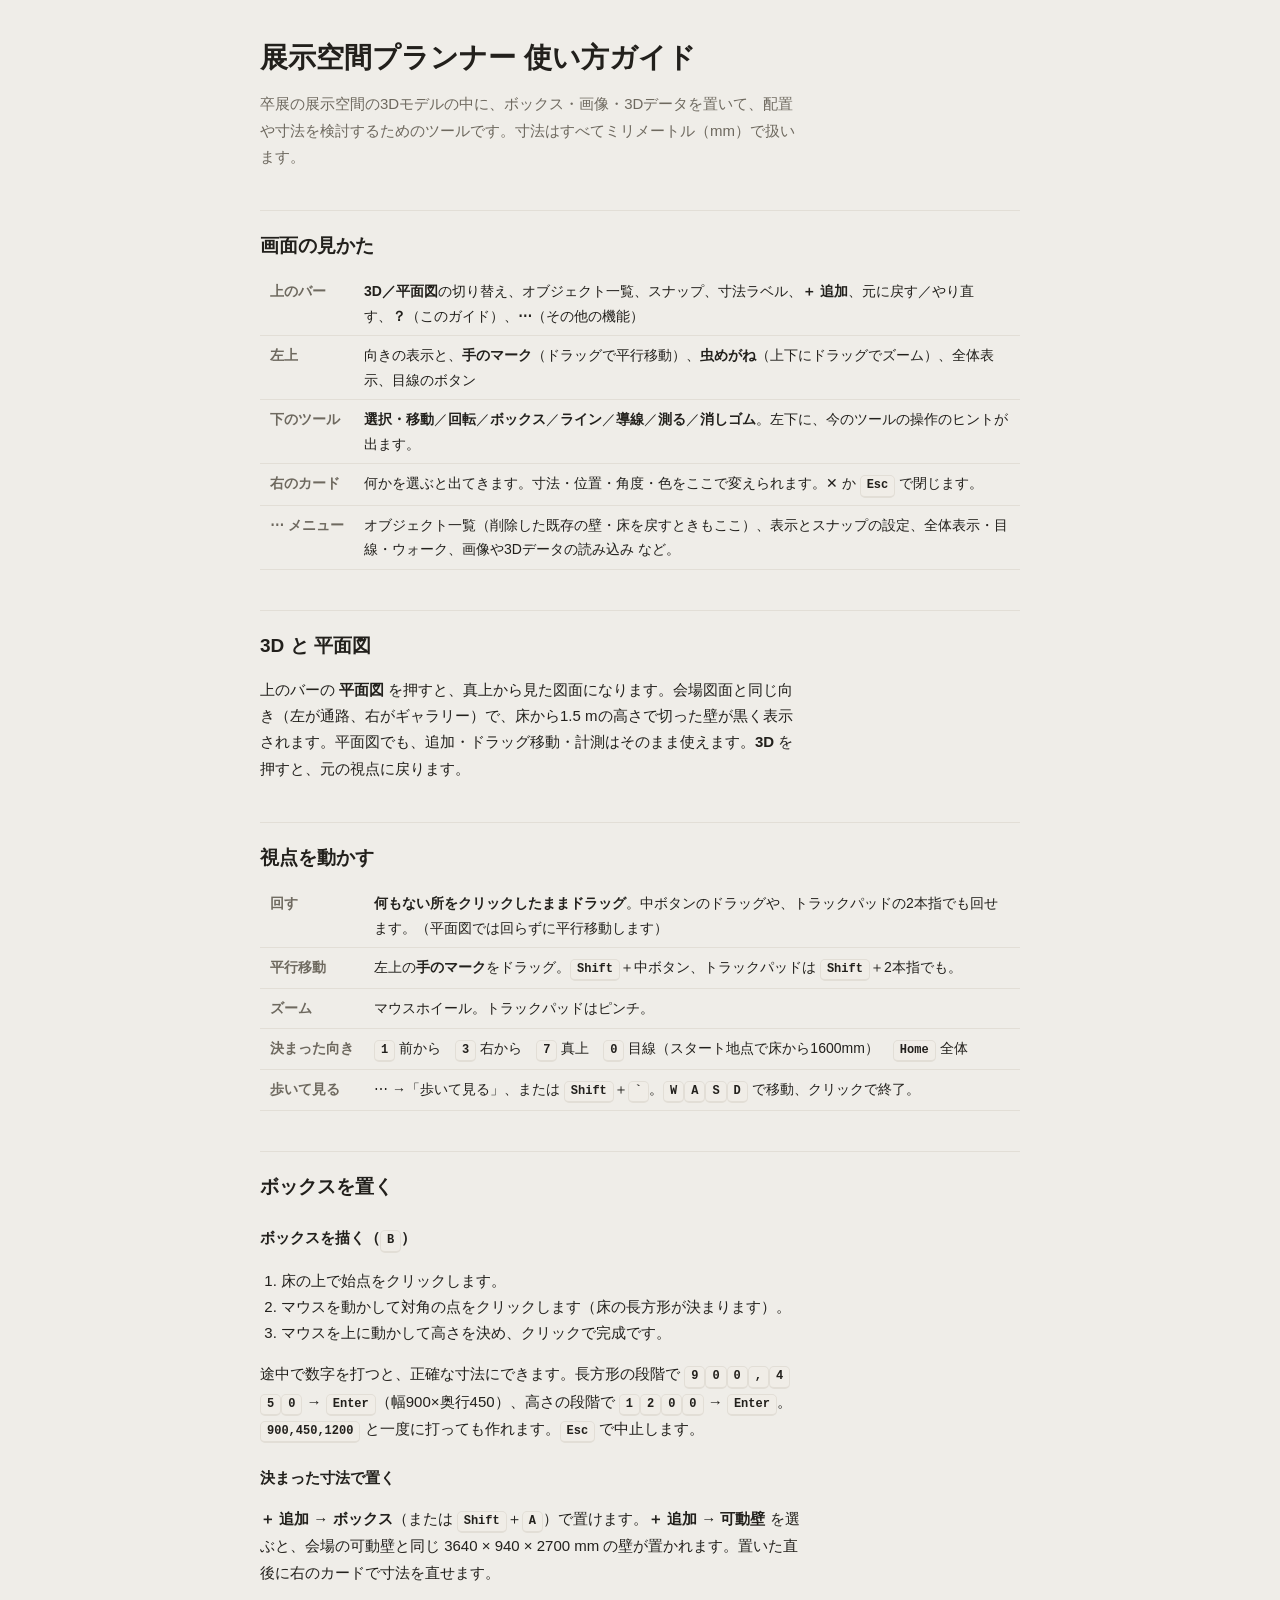
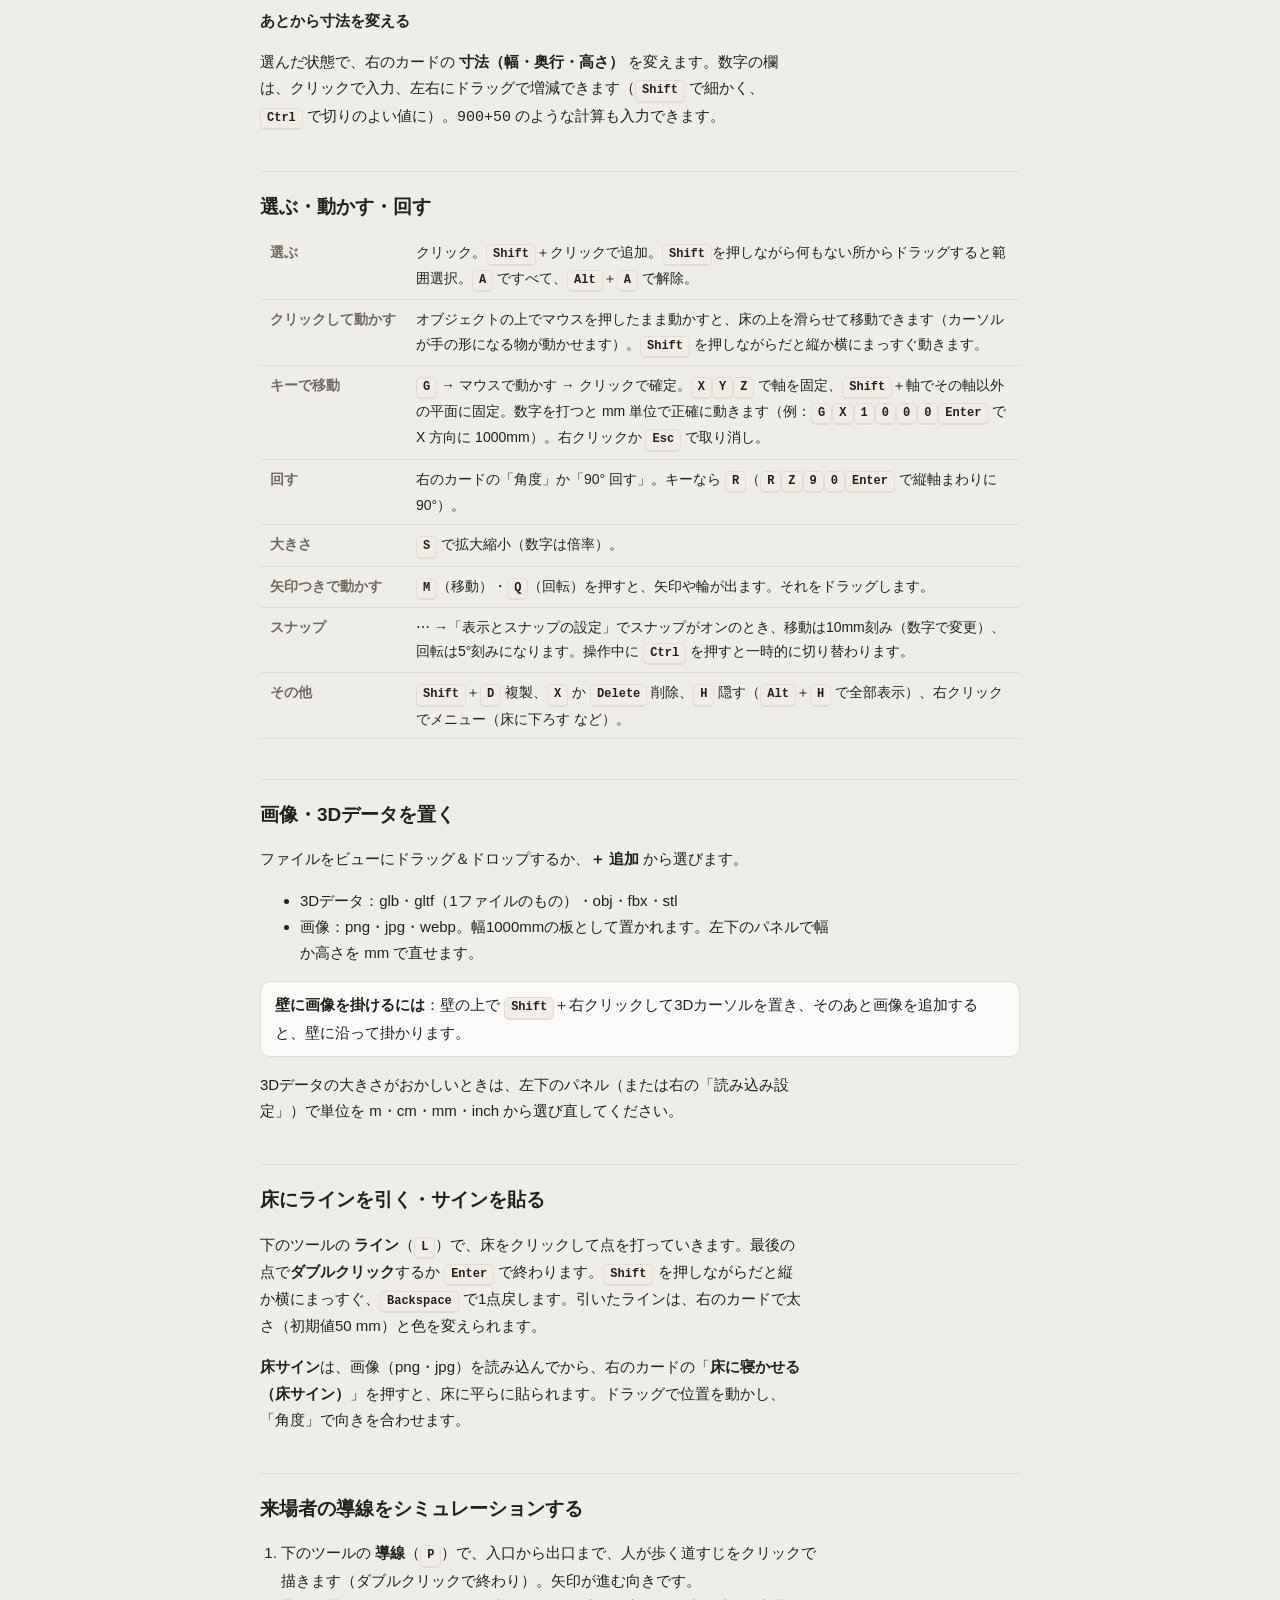
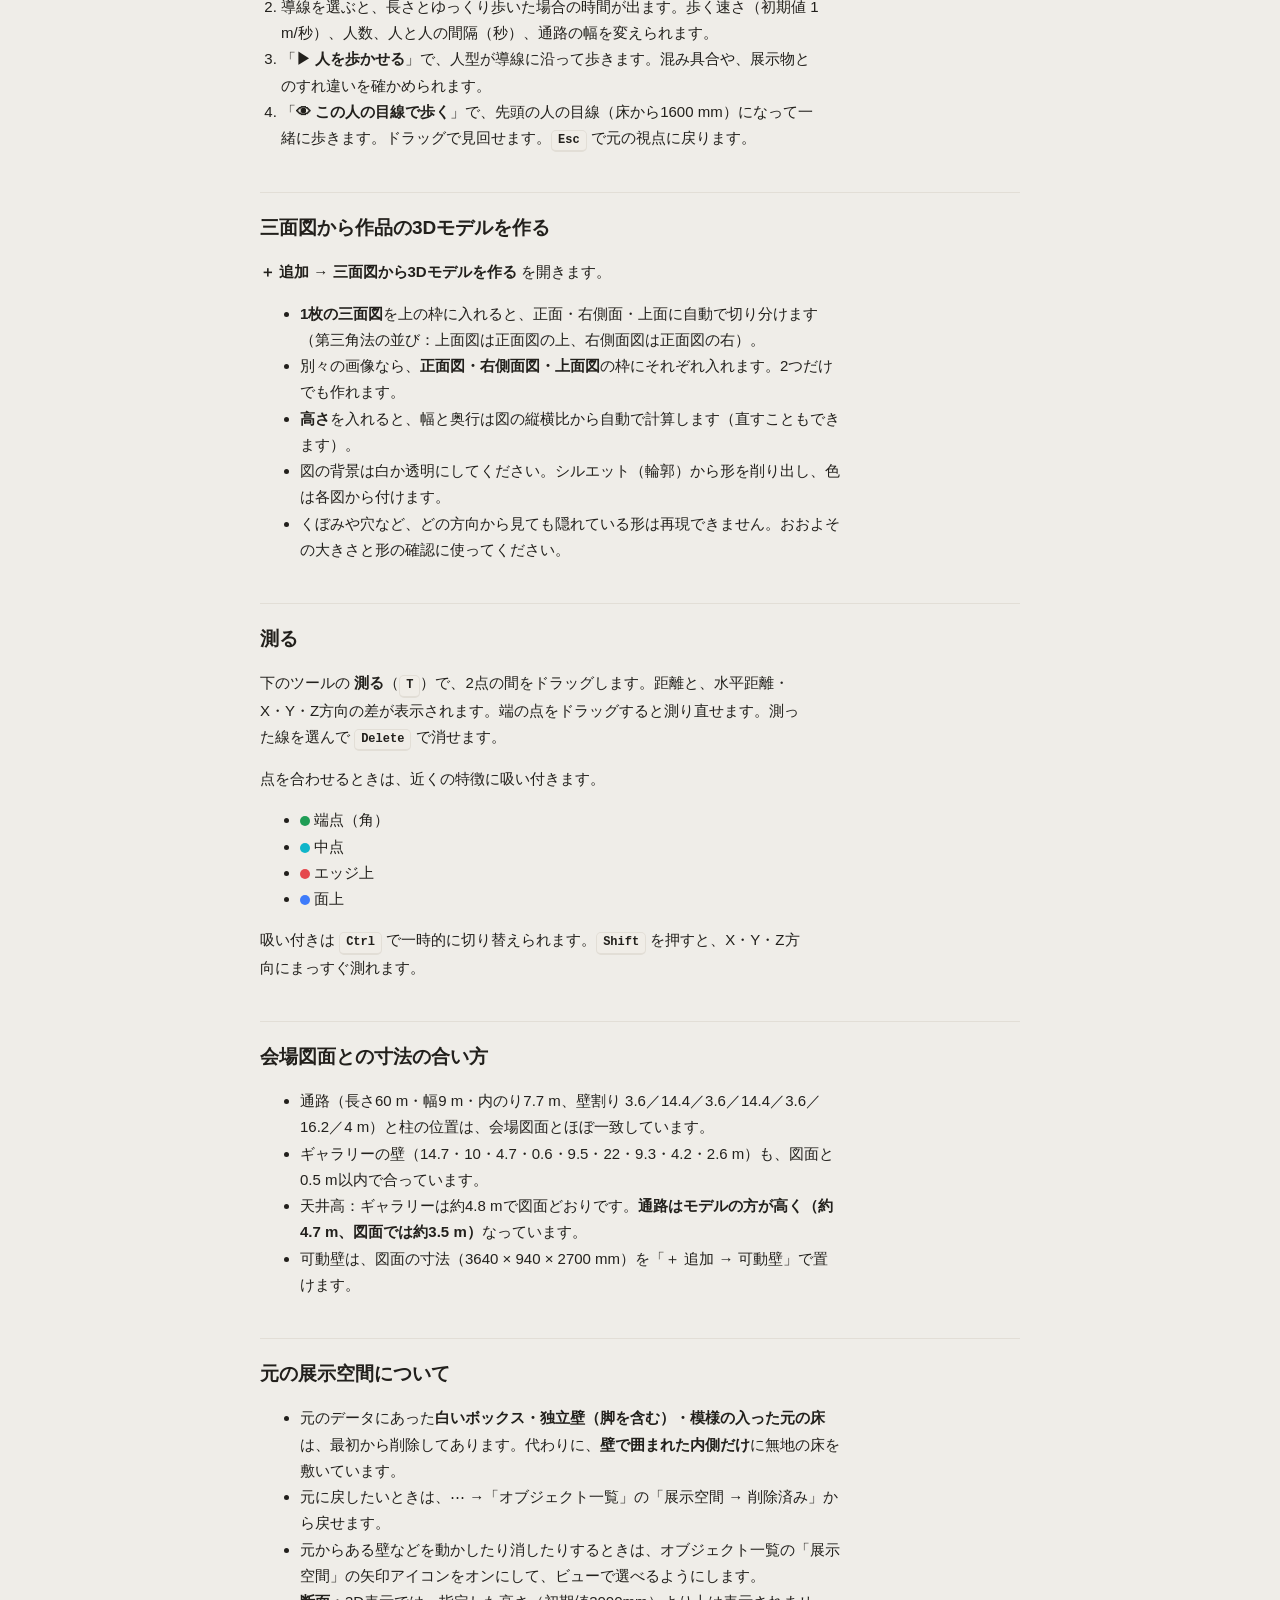
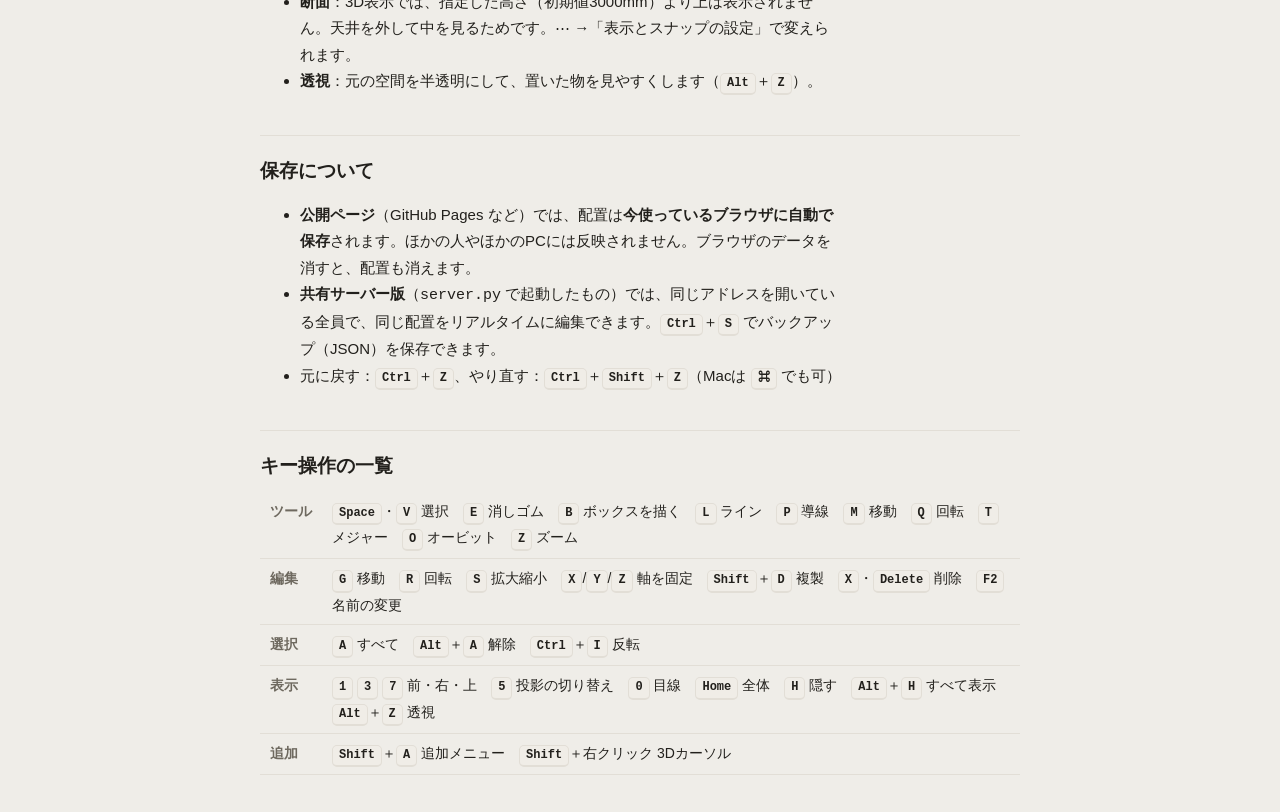
==== commit 4a68839c: "Update: lines, routes, simulation, three-view to 3D" ====
--- a/manual.html
+++ b/manual.html
@@ -37,7 +37,7 @@
 <table>
   <tr><th>上のバー</th><td><b>3D／平面図</b>の切り替え、オブジェクト一覧、スナップ、寸法ラベル、<b>＋ 追加</b>、元に戻す／やり直す、<b>？</b>（このガイド）、<b>⋯</b>（その他の機能）</td></tr>
   <tr><th>左上</th><td>向きの表示と、<b>手のマーク</b>（ドラッグで平行移動）、<b>虫めがね</b>（上下にドラッグでズーム）、全体表示、目線のボタン</td></tr>
-  <tr><th>下のツール</th><td><b>選択・移動</b>／<b>回転</b>／<b>ボックスを描く</b>／<b>測る</b>／<b>消しゴム</b>。左下に、今のツールの操作のヒントが出ます。</td></tr>
+  <tr><th>下のツール</th><td><b>選択・移動</b>／<b>回転</b>／<b>ボックス</b>／<b>ライン</b>／<b>導線</b>／<b>測る</b>／<b>消しゴム</b>。左下に、今のツールの操作のヒントが出ます。</td></tr>
   <tr><th>右のカード</th><td>何かを選ぶと出てきます。寸法・位置・角度・色をここで変えられます。✕ か <kbd>Esc</kbd> で閉じます。</td></tr>
   <tr><th>⋯ メニュー</th><td>オブジェクト一覧（削除した既存の壁・床を戻すときもここ）、表示とスナップの設定、全体表示・目線・ウォーク、画像や3Dデータの読み込み など。</td></tr>
 </table>
@@ -88,6 +88,28 @@
 <div class="note"><b>壁に画像を掛けるには</b>：壁の上で <kbd>Shift</kbd>＋右クリックして3Dカーソルを置き、そのあと画像を追加すると、壁に沿って掛かります。</div>
 <p>3Dデータの大きさがおかしいときは、左下のパネル（または右の「読み込み設定」）で単位を m・cm・mm・inch から選び直してください。</p>
 
+<h2>床にラインを引く・サインを貼る</h2>
+<p>下のツールの <b>ライン</b>（<kbd>L</kbd>）で、床をクリックして点を打っていきます。最後の点で<b>ダブルクリック</b>するか <kbd>Enter</kbd> で終わります。<kbd>Shift</kbd> を押しながらだと縦か横にまっすぐ、<kbd>Backspace</kbd> で1点戻します。引いたラインは、右のカードで太さ（初期値50 mm）と色を変えられます。</p>
+<p><b>床サイン</b>は、画像（png・jpg）を読み込んでから、右のカードの「<b>床に寝かせる（床サイン）</b>」を押すと、床に平らに貼られます。ドラッグで位置を動かし、「角度」で向きを合わせます。</p>
+
+<h2>来場者の導線をシミュレーションする</h2>
+<ol class="steps">
+  <li>下のツールの <b>導線</b>（<kbd>P</kbd>）で、入口から出口まで、人が歩く道すじをクリックで描きます（ダブルクリックで終わり）。矢印が進む向きです。</li>
+  <li>導線を選ぶと、長さとゆっくり歩いた場合の時間が出ます。歩く速さ（初期値 1 m/秒）、人数、人と人の間隔（秒）、通路の幅を変えられます。</li>
+  <li>「<b>▶ 人を歩かせる</b>」で、人型が導線に沿って歩きます。混み具合や、展示物とのすれ違いを確かめられます。</li>
+  <li>「<b>👁 この人の目線で歩く</b>」で、先頭の人の目線（床から1600 mm）になって一緒に歩きます。ドラッグで見回せます。<kbd>Esc</kbd> で元の視点に戻ります。</li>
+</ol>
+
+<h2>三面図から作品の3Dモデルを作る</h2>
+<p><b>＋ 追加 → 三面図から3Dモデルを作る</b> を開きます。</p>
+<ul>
+  <li><b>1枚の三面図</b>を上の枠に入れると、正面・右側面・上面に自動で切り分けます（第三角法の並び：上面図は正面図の上、右側面図は正面図の右）。</li>
+  <li>別々の画像なら、<b>正面図・右側面図・上面図</b>の枠にそれぞれ入れます。2つだけでも作れます。</li>
+  <li><b>高さ</b>を入れると、幅と奥行は図の縦横比から自動で計算します（直すこともできます）。</li>
+  <li>図の背景は白か透明にしてください。シルエット（輪郭）から形を削り出し、色は各図から付けます。</li>
+  <li>くぼみや穴など、どの方向から見ても隠れている形は再現できません。おおよその大きさと形の確認に使ってください。</li>
+</ul>
+
 <h2>測る</h2>
 <p>下のツールの <b>測る</b>（<kbd>T</kbd>）で、2点の間をドラッグします。距離と、水平距離・X・Y・Z方向の差が表示されます。端の点をドラッグすると測り直せます。測った線を選んで <kbd>Delete</kbd> で消せます。</p>
 <p>点を合わせるときは、近くの特徴に吸い付きます。</p>
@@ -126,7 +148,7 @@
 <h2>キー操作の一覧</h2>
 <div class="tablewrap">
 <table>
-  <tr><th>ツール</th><td><kbd>Space</kbd>・<kbd>V</kbd> 選択　<kbd>E</kbd> 消しゴム　<kbd>B</kbd> ボックスを描く　<kbd>M</kbd> 移動　<kbd>Q</kbd> 回転　<kbd>T</kbd> メジャー　<kbd>O</kbd> オービット　<kbd>Z</kbd> ズーム</td></tr>
+  <tr><th>ツール</th><td><kbd>Space</kbd>・<kbd>V</kbd> 選択　<kbd>E</kbd> 消しゴム　<kbd>B</kbd> ボックスを描く　<kbd>L</kbd> ライン　<kbd>P</kbd> 導線　<kbd>M</kbd> 移動　<kbd>Q</kbd> 回転　<kbd>T</kbd> メジャー　<kbd>O</kbd> オービット　<kbd>Z</kbd> ズーム</td></tr>
   <tr><th>編集</th><td><kbd>G</kbd> 移動　<kbd>R</kbd> 回転　<kbd>S</kbd> 拡大縮小　<kbd>X</kbd>/<kbd>Y</kbd>/<kbd>Z</kbd> 軸を固定　<kbd>Shift</kbd>＋<kbd>D</kbd> 複製　<kbd>X</kbd>・<kbd>Delete</kbd> 削除　<kbd>F2</kbd> 名前の変更</td></tr>
   <tr><th>選択</th><td><kbd>A</kbd> すべて　<kbd>Alt</kbd>＋<kbd>A</kbd> 解除　<kbd>Ctrl</kbd>＋<kbd>I</kbd> 反転</td></tr>
   <tr><th>表示</th><td><kbd>1</kbd> <kbd>3</kbd> <kbd>7</kbd> 前・右・上　<kbd>5</kbd> 投影の切り替え　<kbd>0</kbd> 目線　<kbd>Home</kbd> 全体　<kbd>H</kbd> 隠す　<kbd>Alt</kbd>＋<kbd>H</kbd> すべて表示　<kbd>Alt</kbd>＋<kbd>Z</kbd> 透視</td></tr>
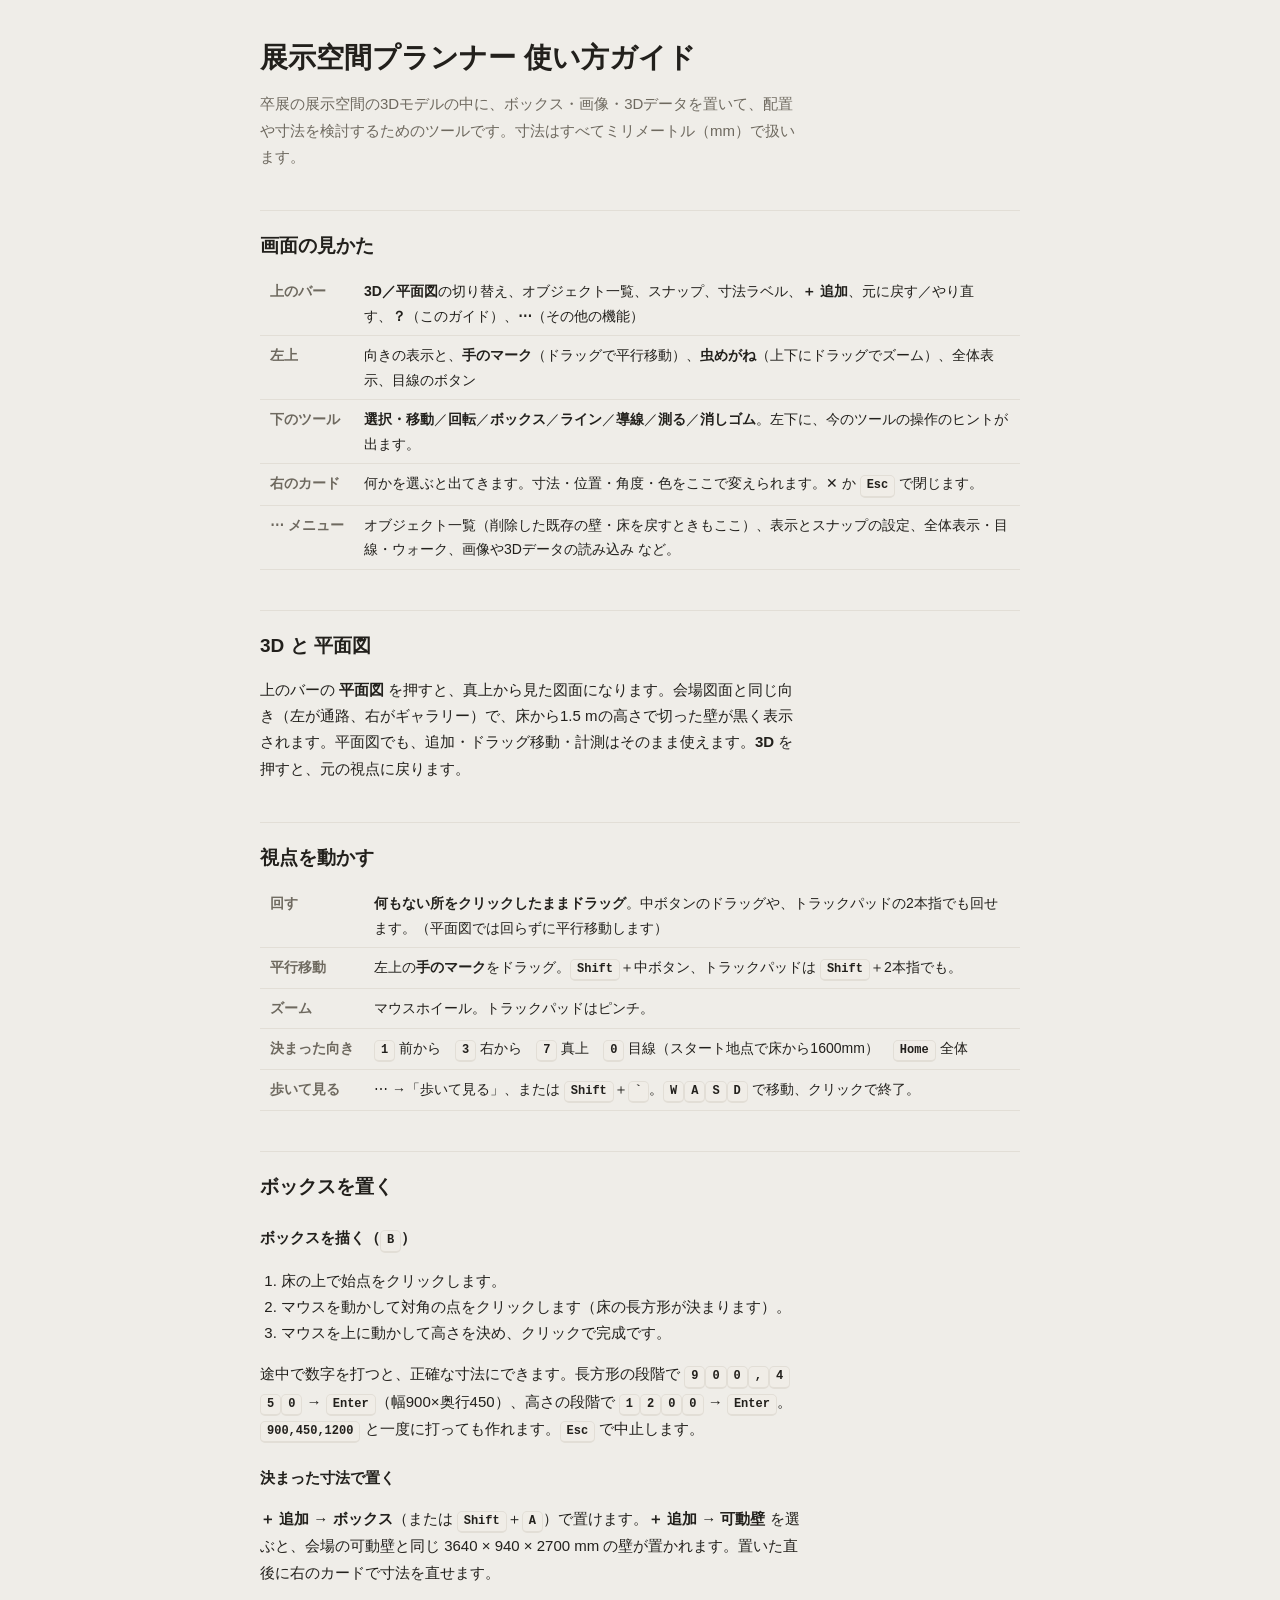
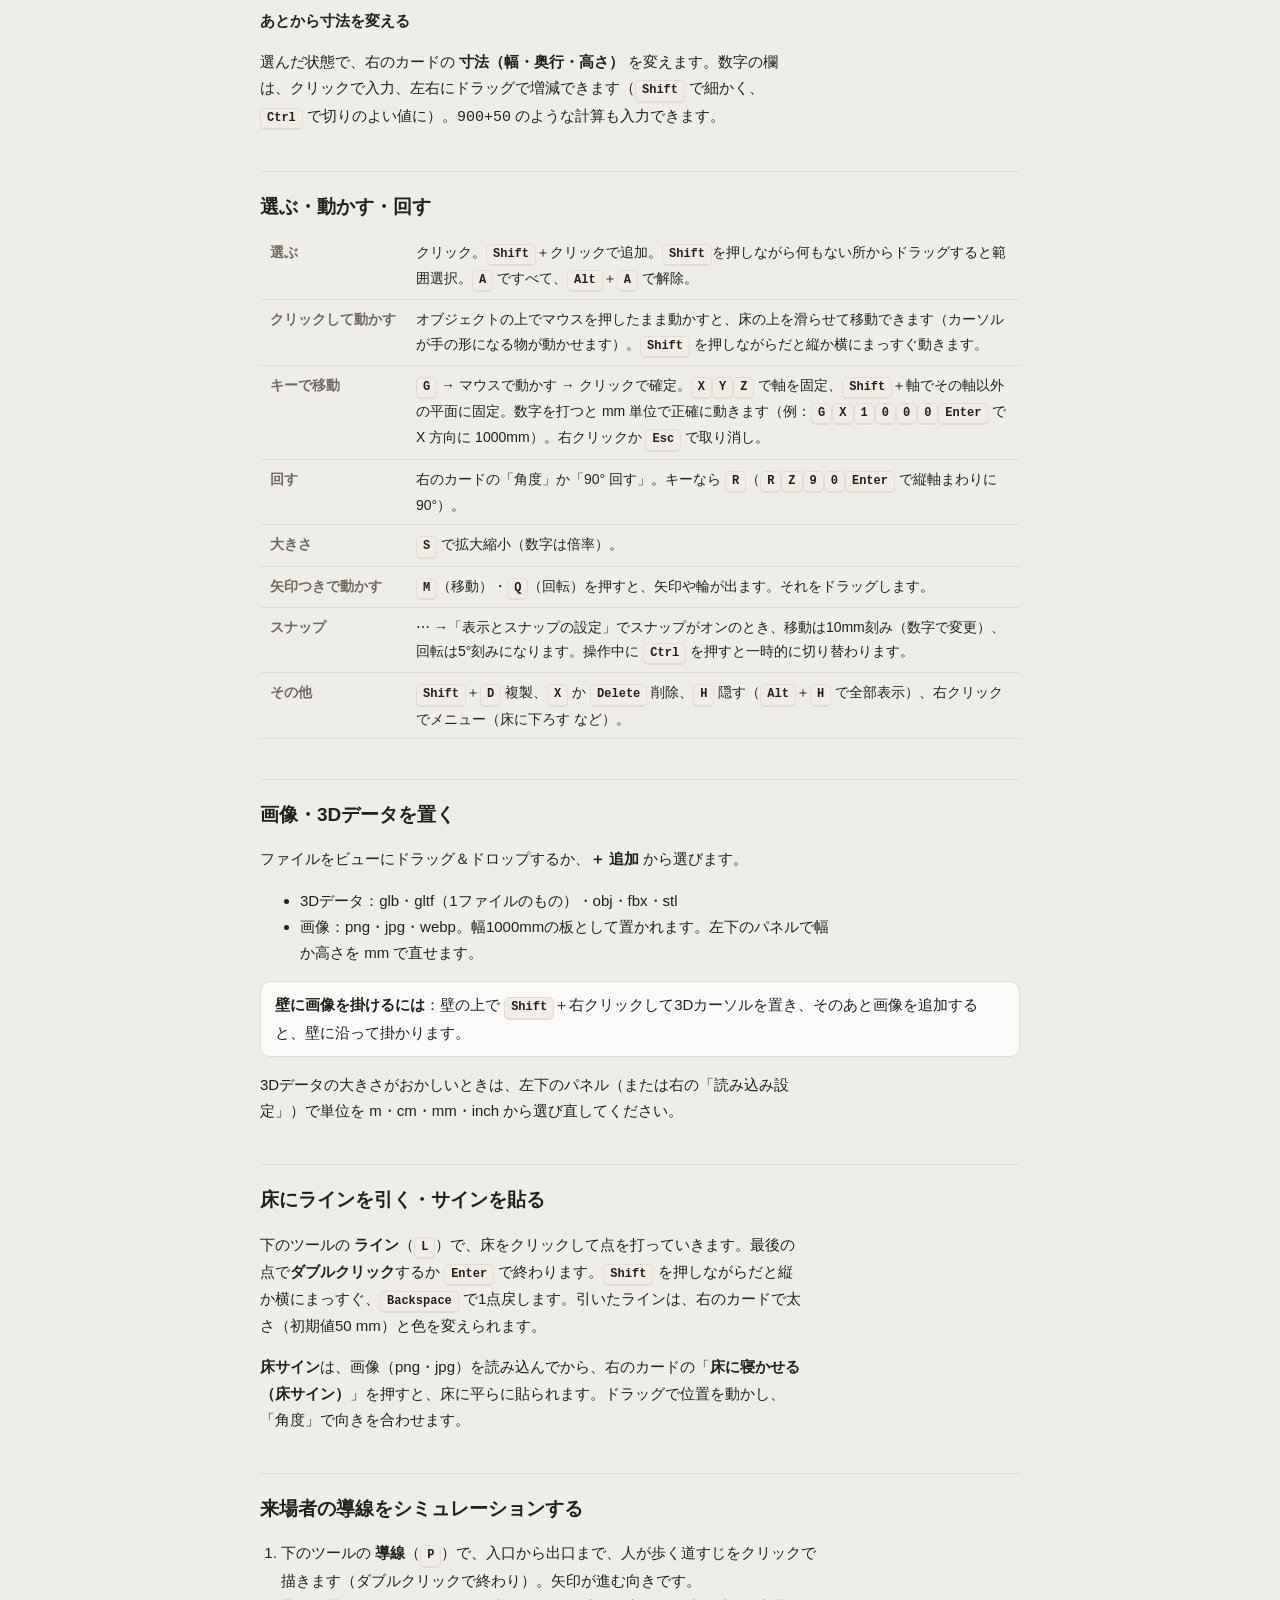
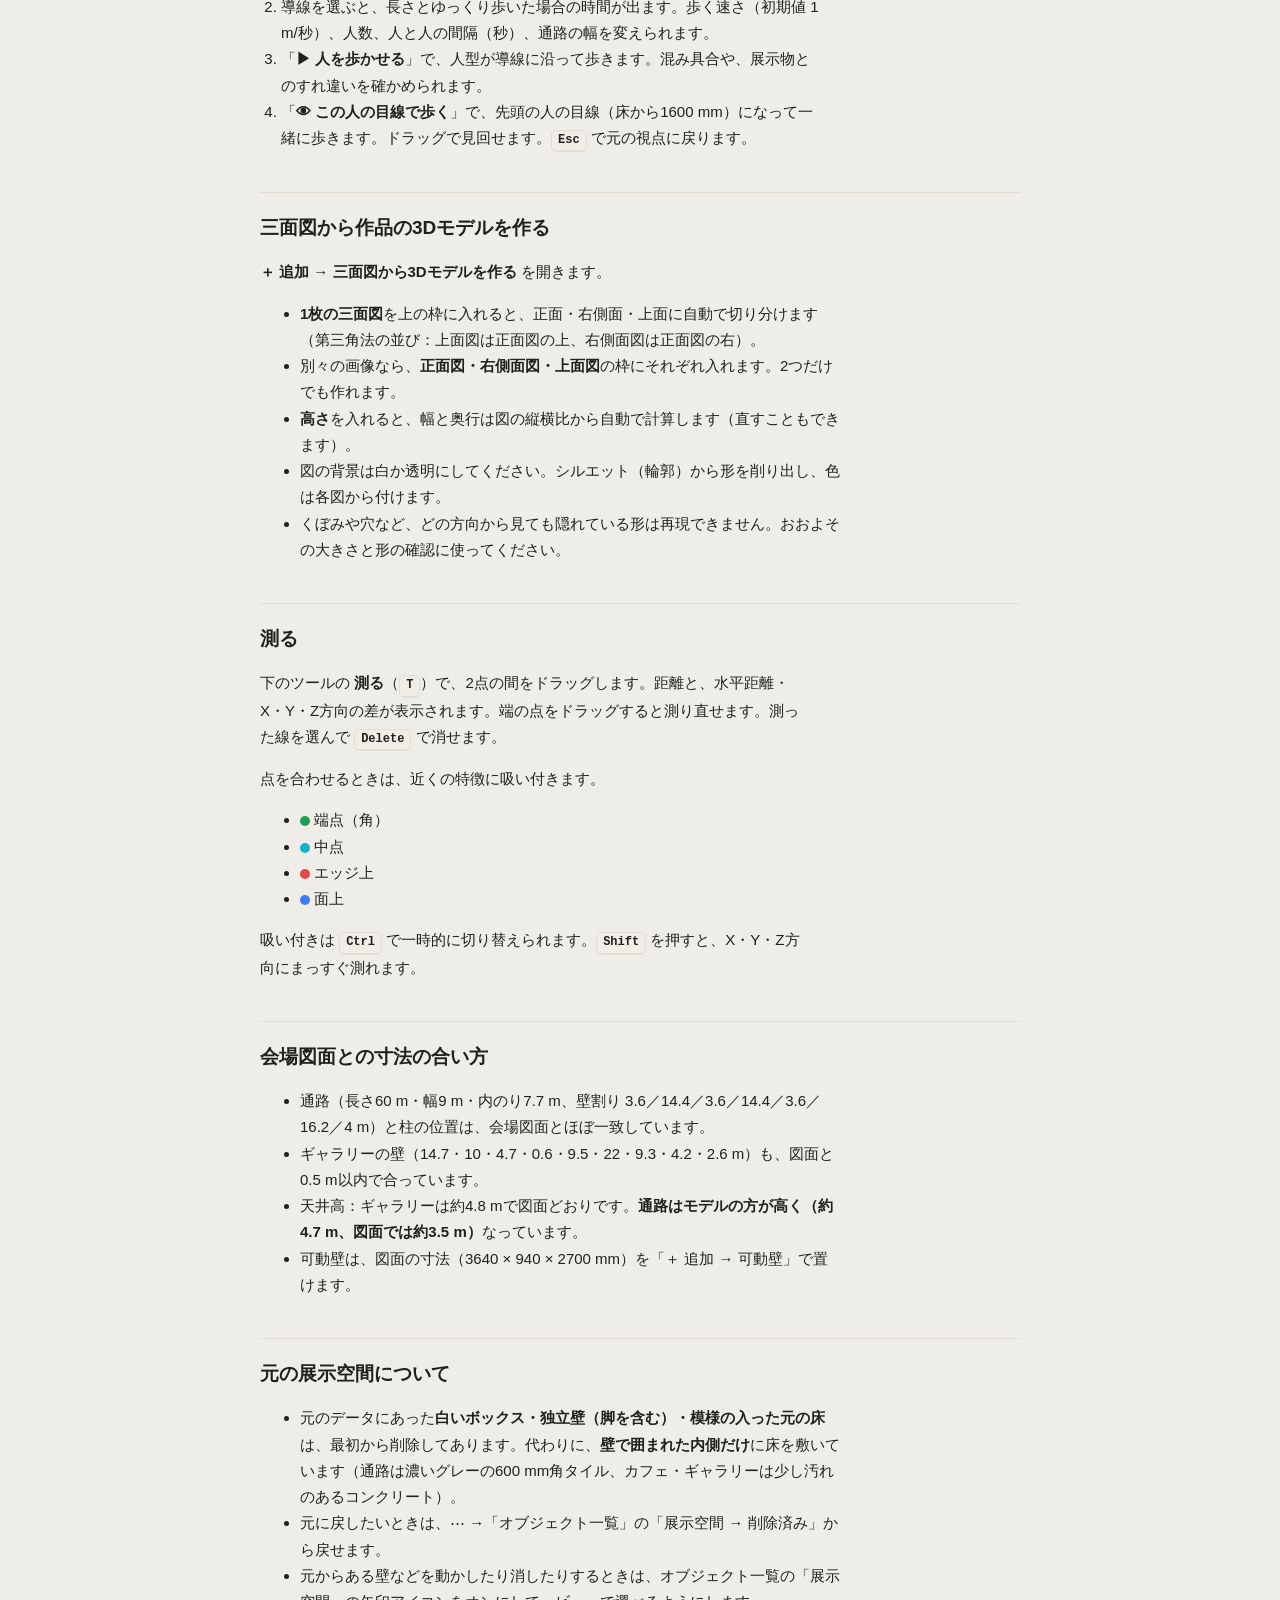
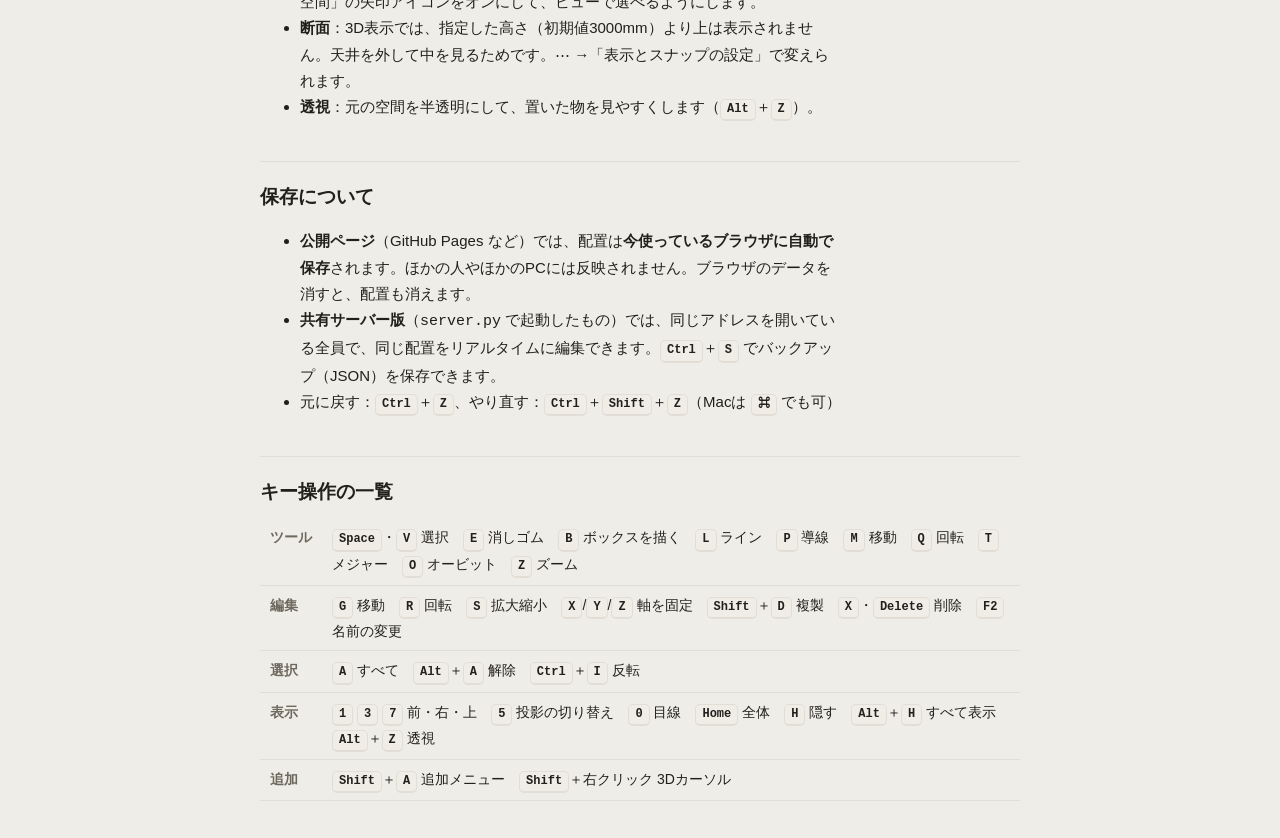
==== commit 68203200: "Update: floor finishes" ====
--- a/manual.html
+++ b/manual.html
@@ -131,7 +131,7 @@
 
 <h2>元の展示空間について</h2>
 <ul>
-  <li>元のデータにあった<b>白いボックス・独立壁（脚を含む）・模様の入った元の床</b>は、最初から削除してあります。代わりに、<b>壁で囲まれた内側だけ</b>に無地の床を敷いています。</li>
+  <li>元のデータにあった<b>白いボックス・独立壁（脚を含む）・模様の入った元の床</b>は、最初から削除してあります。代わりに、<b>壁で囲まれた内側だけ</b>に床を敷いています（通路は濃いグレーの600 mm角タイル、カフェ・ギャラリーは少し汚れのあるコンクリート）。</li>
   <li>元に戻したいときは、⋯ →「オブジェクト一覧」の「展示空間 → 削除済み」から戻せます。</li>
   <li>元からある壁などを動かしたり消したりするときは、オブジェクト一覧の「展示空間」の矢印アイコンをオンにして、ビューで選べるようにします。</li>
   <li><b>断面</b>：3D表示では、指定した高さ（初期値3000mm）より上は表示されません。天井を外して中を見るためです。⋯ →「表示とスナップの設定」で変えられます。</li>
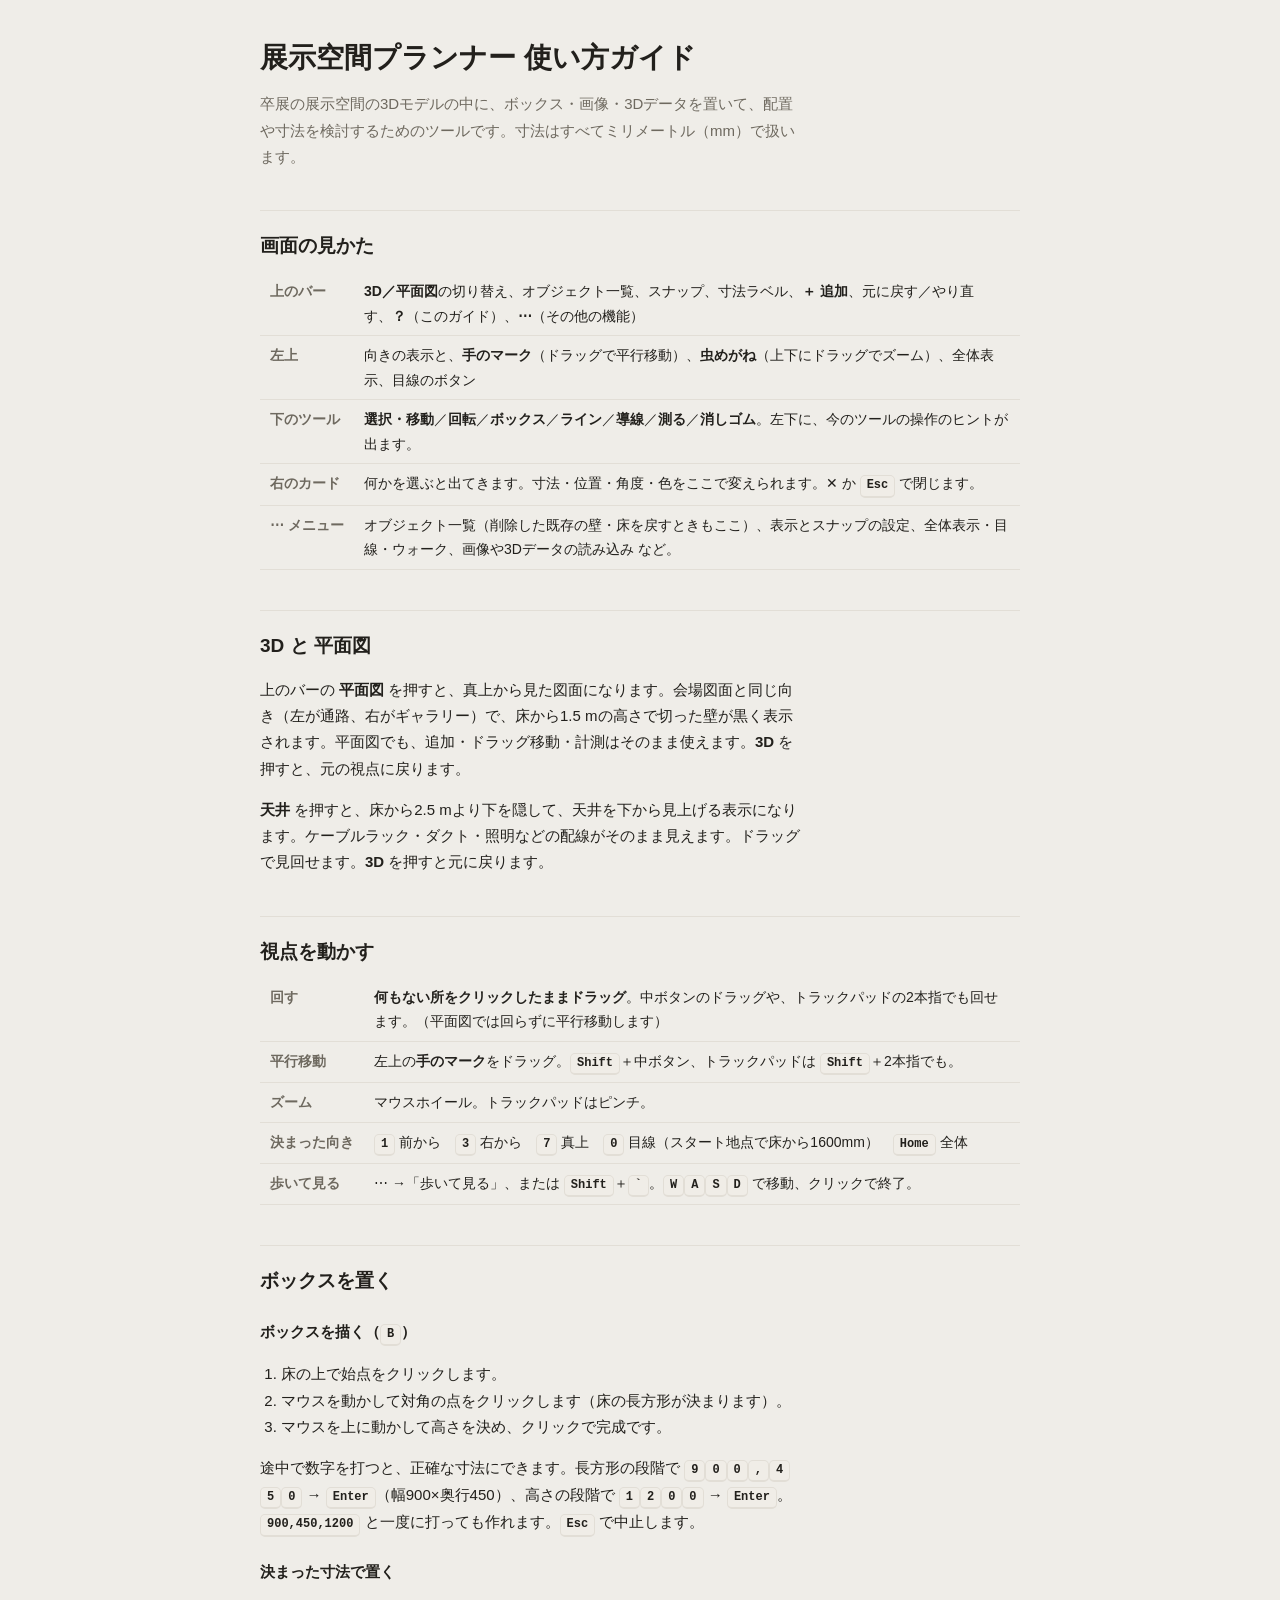
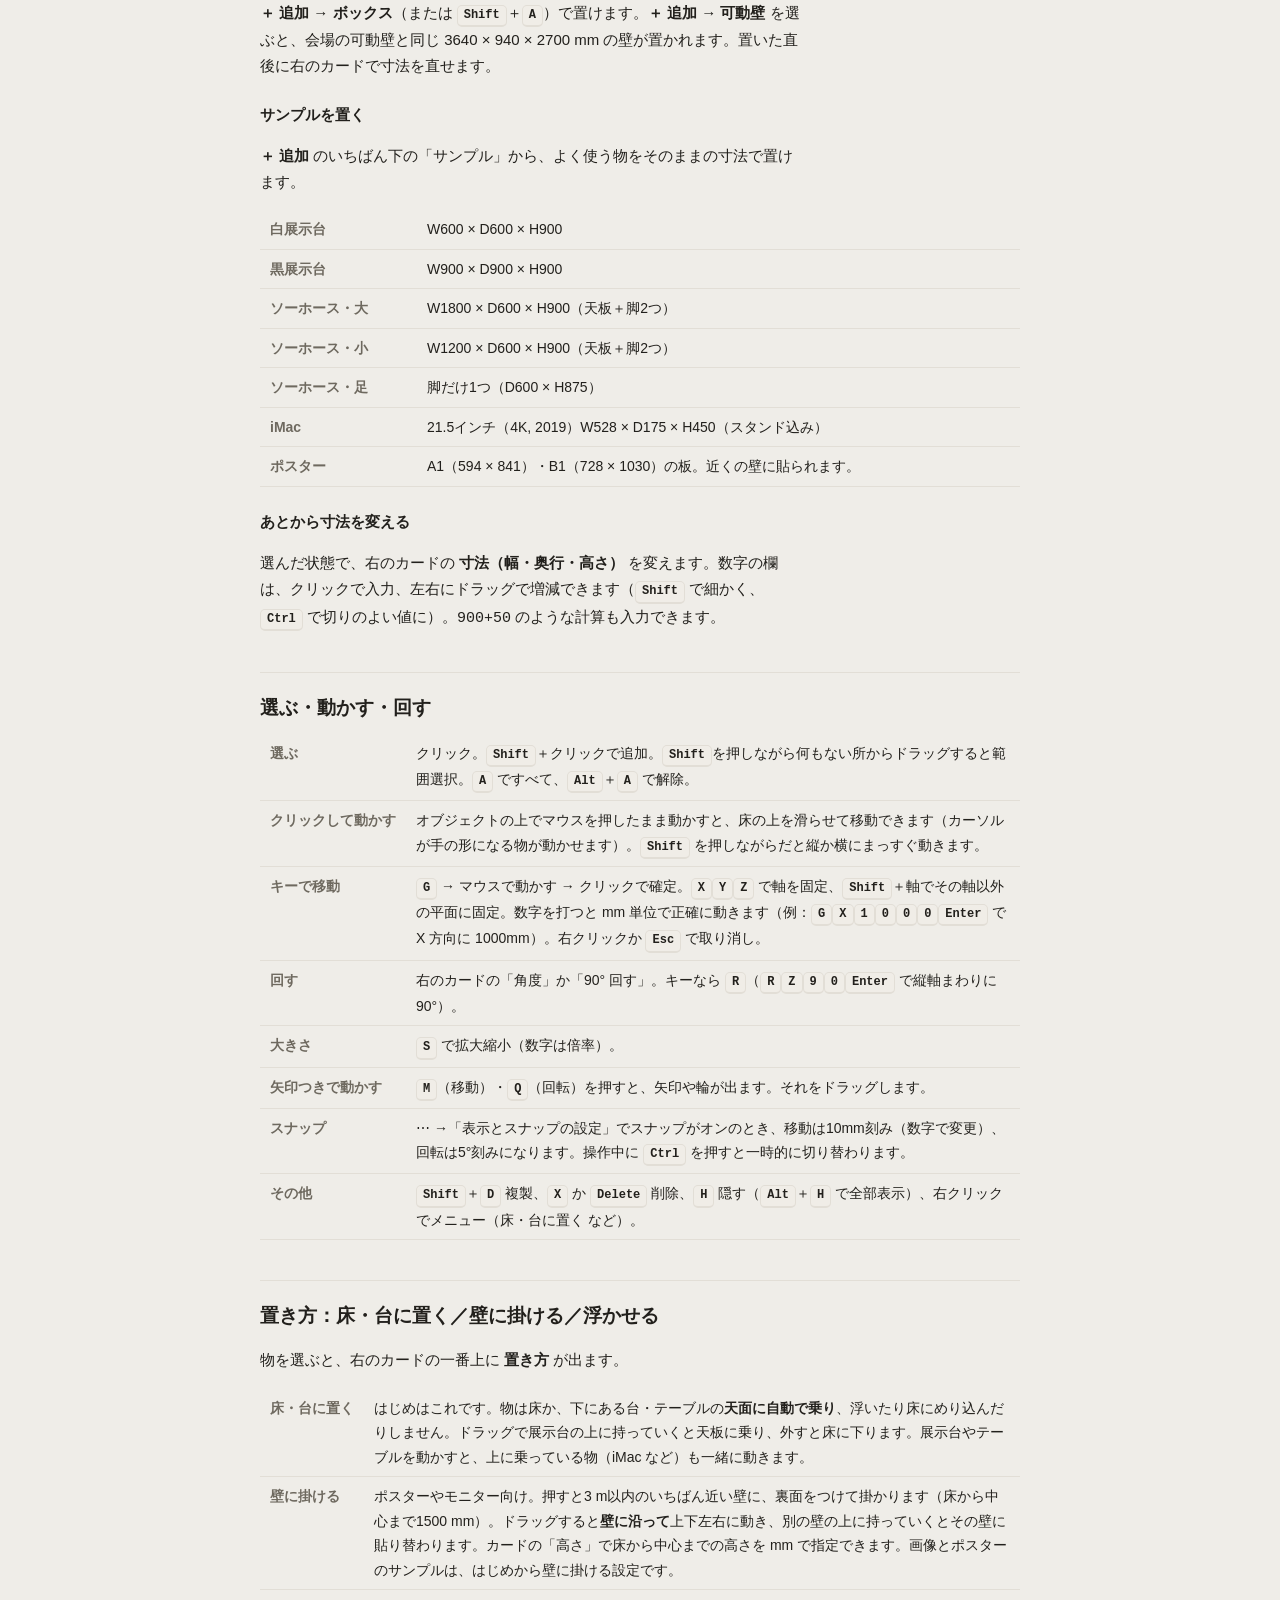
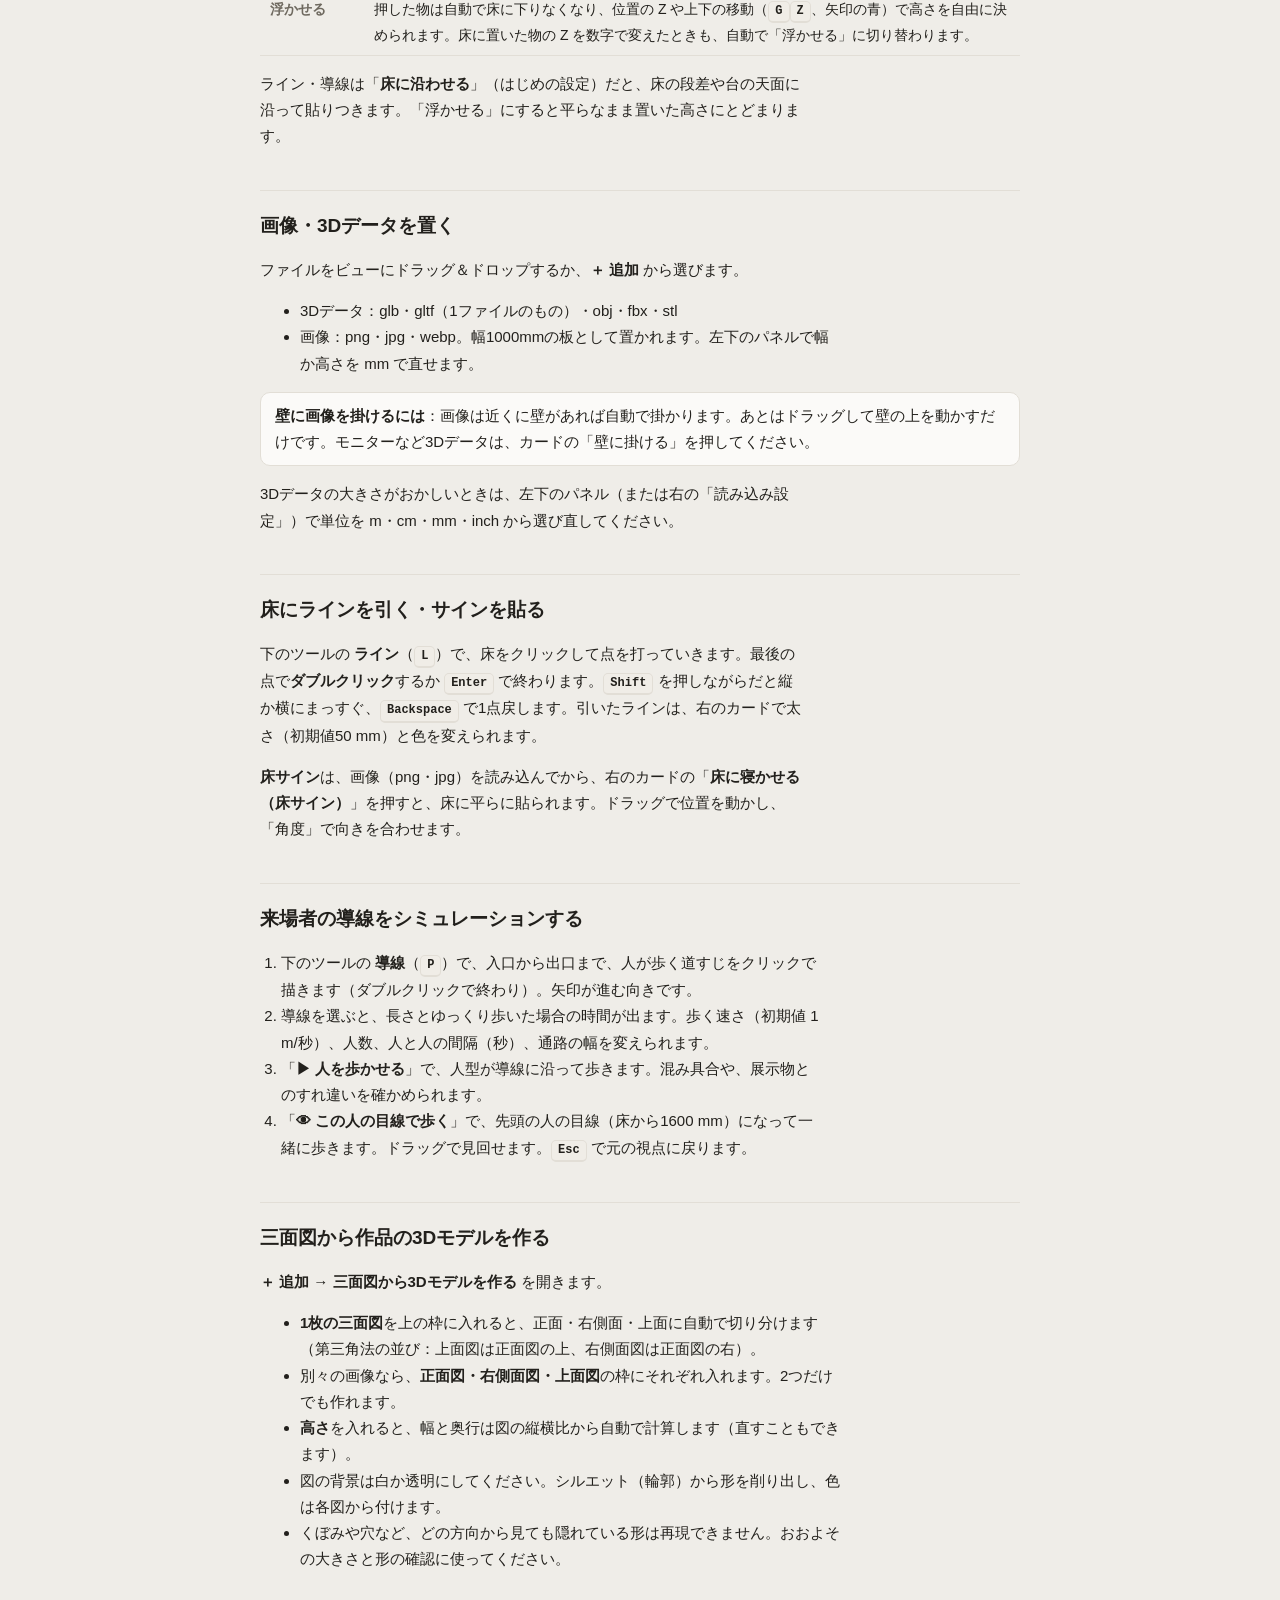
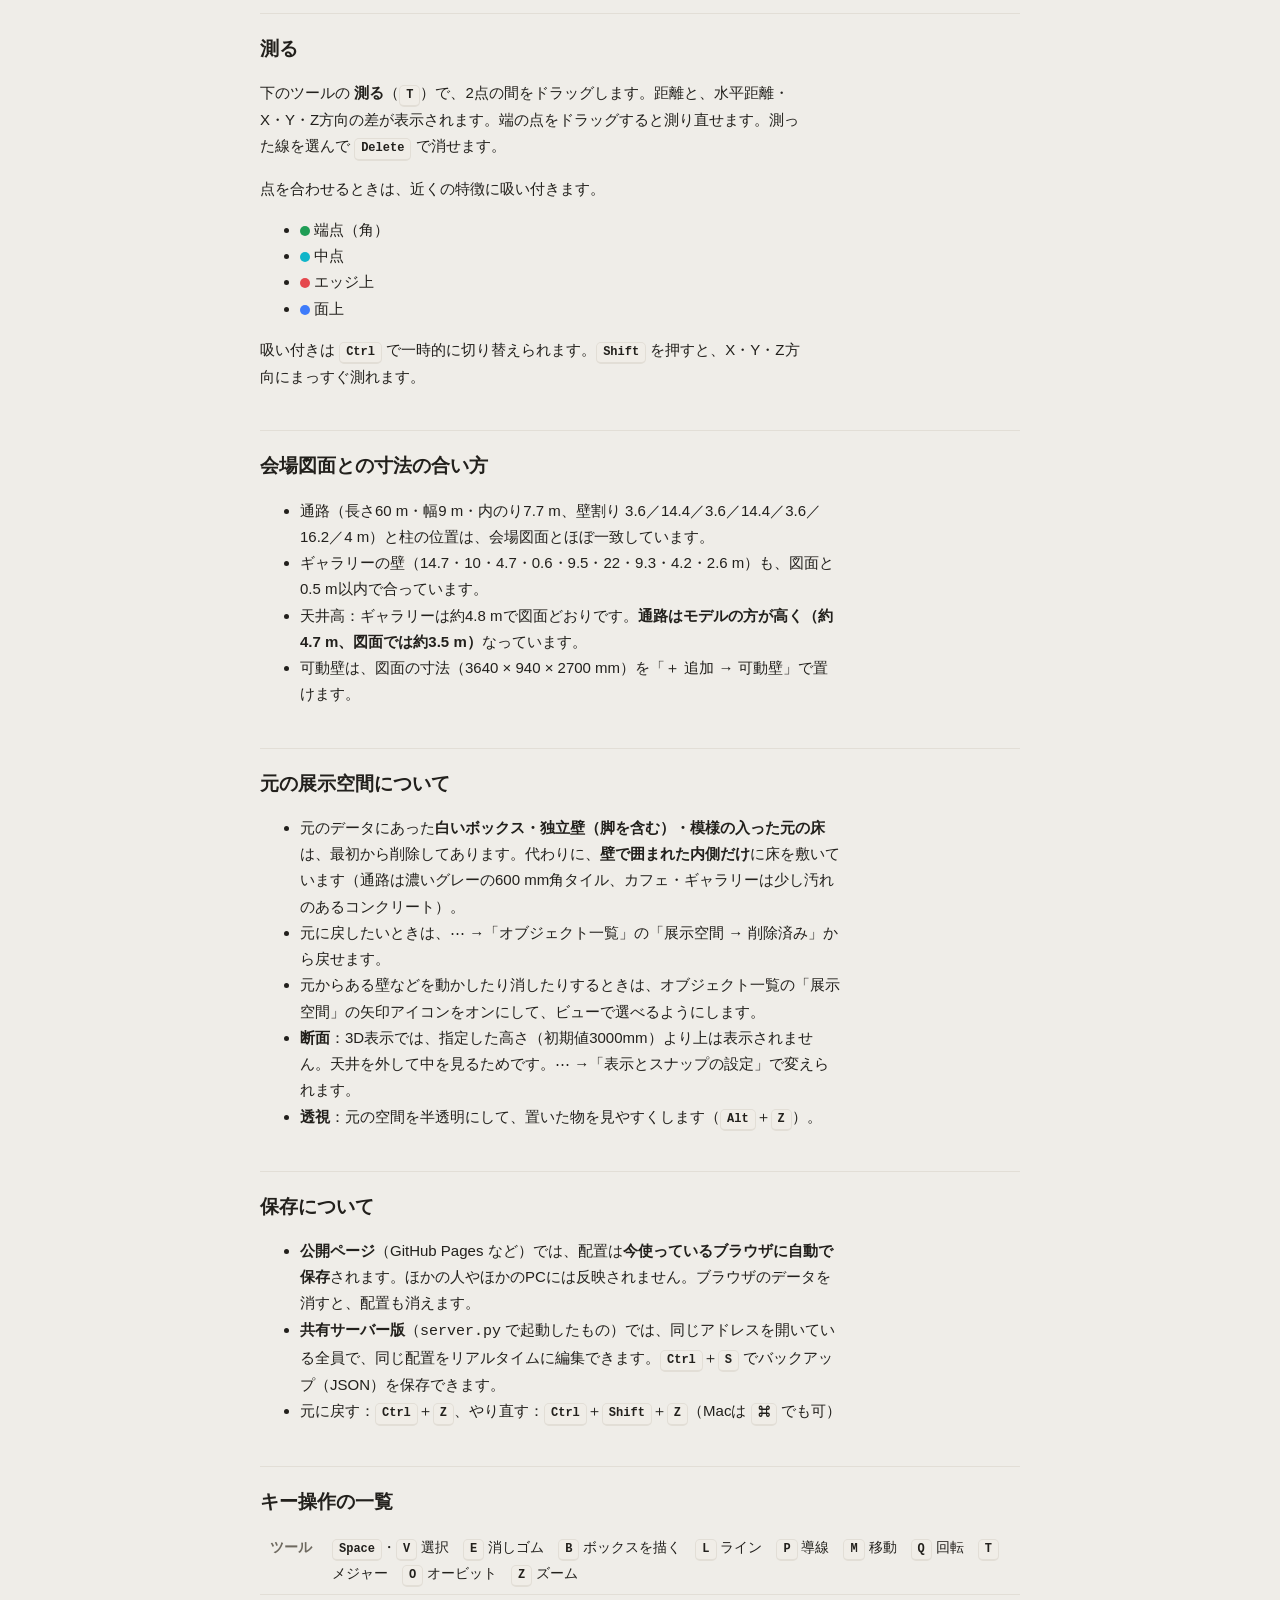
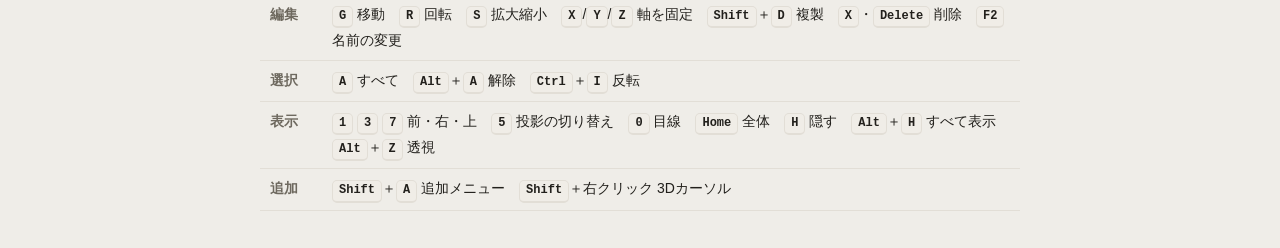
==== commit a6b88218: "Update site: resting, wall hanging, samples, ceiling view Co-Authored-By: Claude Opus 5.5 <noreply@a" ====
--- a/manual.html
+++ b/manual.html
@@ -44,6 +44,7 @@
 
 <h2>3D と 平面図</h2>
 <p>上のバーの <b>平面図</b> を押すと、真上から見た図面になります。会場図面と同じ向き（左が通路、右がギャラリー）で、床から1.5 mの高さで切った壁が黒く表示されます。平面図でも、追加・ドラッグ移動・計測はそのまま使えます。<b>3D</b> を押すと、元の視点に戻ります。</p>
+<p><b>天井</b> を押すと、床から2.5 mより下を隠して、天井を下から見上げる表示になります。ケーブルラック・ダクト・照明などの配線がそのまま見えます。ドラッグで見回せます。<b>3D</b> を押すと元に戻ります。</p>
 
 <h2>視点を動かす</h2>
 <table>
@@ -64,6 +65,17 @@
 <p>途中で数字を打つと、正確な寸法にできます。長方形の段階で <kbd>9</kbd><kbd>0</kbd><kbd>0</kbd><kbd>,</kbd><kbd>4</kbd><kbd>5</kbd><kbd>0</kbd> → <kbd>Enter</kbd>（幅900×奥行450）、高さの段階で <kbd>1</kbd><kbd>2</kbd><kbd>0</kbd><kbd>0</kbd> → <kbd>Enter</kbd>。<kbd>900,450,1200</kbd> と一度に打っても作れます。<kbd>Esc</kbd> で中止します。</p>
 <h3>決まった寸法で置く</h3>
 <p><b>＋ 追加 → ボックス</b>（または <kbd>Shift</kbd>＋<kbd>A</kbd>）で置けます。<b>＋ 追加 → 可動壁</b> を選ぶと、会場の可動壁と同じ 3640 × 940 × 2700 mm の壁が置かれます。置いた直後に右のカードで寸法を直せます。</p>
+<h3>サンプルを置く</h3>
+<p><b>＋ 追加</b> のいちばん下の「サンプル」から、よく使う物をそのままの寸法で置けます。</p>
+<table>
+  <tr><th>白展示台</th><td>W600 × D600 × H900</td></tr>
+  <tr><th>黒展示台</th><td>W900 × D900 × H900</td></tr>
+  <tr><th>ソーホース・大</th><td>W1800 × D600 × H900（天板＋脚2つ）</td></tr>
+  <tr><th>ソーホース・小</th><td>W1200 × D600 × H900（天板＋脚2つ）</td></tr>
+  <tr><th>ソーホース・足</th><td>脚だけ1つ（D600 × H875）</td></tr>
+  <tr><th>iMac</th><td>21.5インチ（4K, 2019）W528 × D175 × H450（スタンド込み）</td></tr>
+  <tr><th>ポスター</th><td>A1（594 × 841）・B1（728 × 1030）の板。近くの壁に貼られます。</td></tr>
+</table>
 <h3>あとから寸法を変える</h3>
 <p>選んだ状態で、右のカードの <b>寸法（幅・奥行・高さ）</b> を変えます。数字の欄は、クリックで入力、左右にドラッグで増減できます（<kbd>Shift</kbd> で細かく、<kbd>Ctrl</kbd> で切りのよい値に）。<code>900+50</code> のような計算も入力できます。</p>
 
@@ -76,8 +88,17 @@
   <tr><th>大きさ</th><td><kbd>S</kbd> で拡大縮小（数字は倍率）。</td></tr>
   <tr><th>矢印つきで動かす</th><td><kbd>M</kbd>（移動）・<kbd>Q</kbd>（回転）を押すと、矢印や輪が出ます。それをドラッグします。</td></tr>
   <tr><th>スナップ</th><td>⋯ →「表示とスナップの設定」でスナップがオンのとき、移動は10mm刻み（数字で変更）、回転は5°刻みになります。操作中に <kbd>Ctrl</kbd> を押すと一時的に切り替わります。</td></tr>
-  <tr><th>その他</th><td><kbd>Shift</kbd>＋<kbd>D</kbd> 複製、<kbd>X</kbd> か <kbd>Delete</kbd> 削除、<kbd>H</kbd> 隠す（<kbd>Alt</kbd>＋<kbd>H</kbd> で全部表示）、右クリックでメニュー（床に下ろす など）。</td></tr>
+  <tr><th>その他</th><td><kbd>Shift</kbd>＋<kbd>D</kbd> 複製、<kbd>X</kbd> か <kbd>Delete</kbd> 削除、<kbd>H</kbd> 隠す（<kbd>Alt</kbd>＋<kbd>H</kbd> で全部表示）、右クリックでメニュー（床・台に置く など）。</td></tr>
 </table>
+
+<h2>置き方：床・台に置く／壁に掛ける／浮かせる</h2>
+<p>物を選ぶと、右のカードの一番上に <b>置き方</b> が出ます。</p>
+<table>
+  <tr><th>床・台に置く</th><td>はじめはこれです。物は床か、下にある台・テーブルの<b>天面に自動で乗り</b>、浮いたり床にめり込んだりしません。ドラッグで展示台の上に持っていくと天板に乗り、外すと床に下ります。展示台やテーブルを動かすと、上に乗っている物（iMac など）も一緒に動きます。</td></tr>
+  <tr><th>壁に掛ける</th><td>ポスターやモニター向け。押すと3 m以内のいちばん近い壁に、裏面をつけて掛かります（床から中心まで1500 mm）。ドラッグすると<b>壁に沿って</b>上下左右に動き、別の壁の上に持っていくとその壁に貼り替わります。カードの「高さ」で床から中心までの高さを mm で指定できます。画像とポスターのサンプルは、はじめから壁に掛ける設定です。</td></tr>
+  <tr><th>浮かせる</th><td>押した物は自動で床に下りなくなり、位置の Z や上下の移動（<kbd>G</kbd><kbd>Z</kbd>、矢印の青）で高さを自由に決められます。床に置いた物の Z を数字で変えたときも、自動で「浮かせる」に切り替わります。</td></tr>
+</table>
+<p>ライン・導線は「<b>床に沿わせる</b>」（はじめの設定）だと、床の段差や台の天面に沿って貼りつきます。「浮かせる」にすると平らなまま置いた高さにとどまります。</p>
 
 <h2>画像・3Dデータを置く</h2>
 <p>ファイルをビューにドラッグ＆ドロップするか、<b>＋ 追加</b> から選びます。</p>
@@ -85,7 +106,7 @@
   <li>3Dデータ：glb・gltf（1ファイルのもの）・obj・fbx・stl</li>
   <li>画像：png・jpg・webp。幅1000mmの板として置かれます。左下のパネルで幅か高さを mm で直せます。</li>
 </ul>
-<div class="note"><b>壁に画像を掛けるには</b>：壁の上で <kbd>Shift</kbd>＋右クリックして3Dカーソルを置き、そのあと画像を追加すると、壁に沿って掛かります。</div>
+<div class="note"><b>壁に画像を掛けるには</b>：画像は近くに壁があれば自動で掛かります。あとはドラッグして壁の上を動かすだけです。モニターなど3Dデータは、カードの「壁に掛ける」を押してください。</div>
 <p>3Dデータの大きさがおかしいときは、左下のパネル（または右の「読み込み設定」）で単位を m・cm・mm・inch から選び直してください。</p>
 
 <h2>床にラインを引く・サインを貼る</h2>
